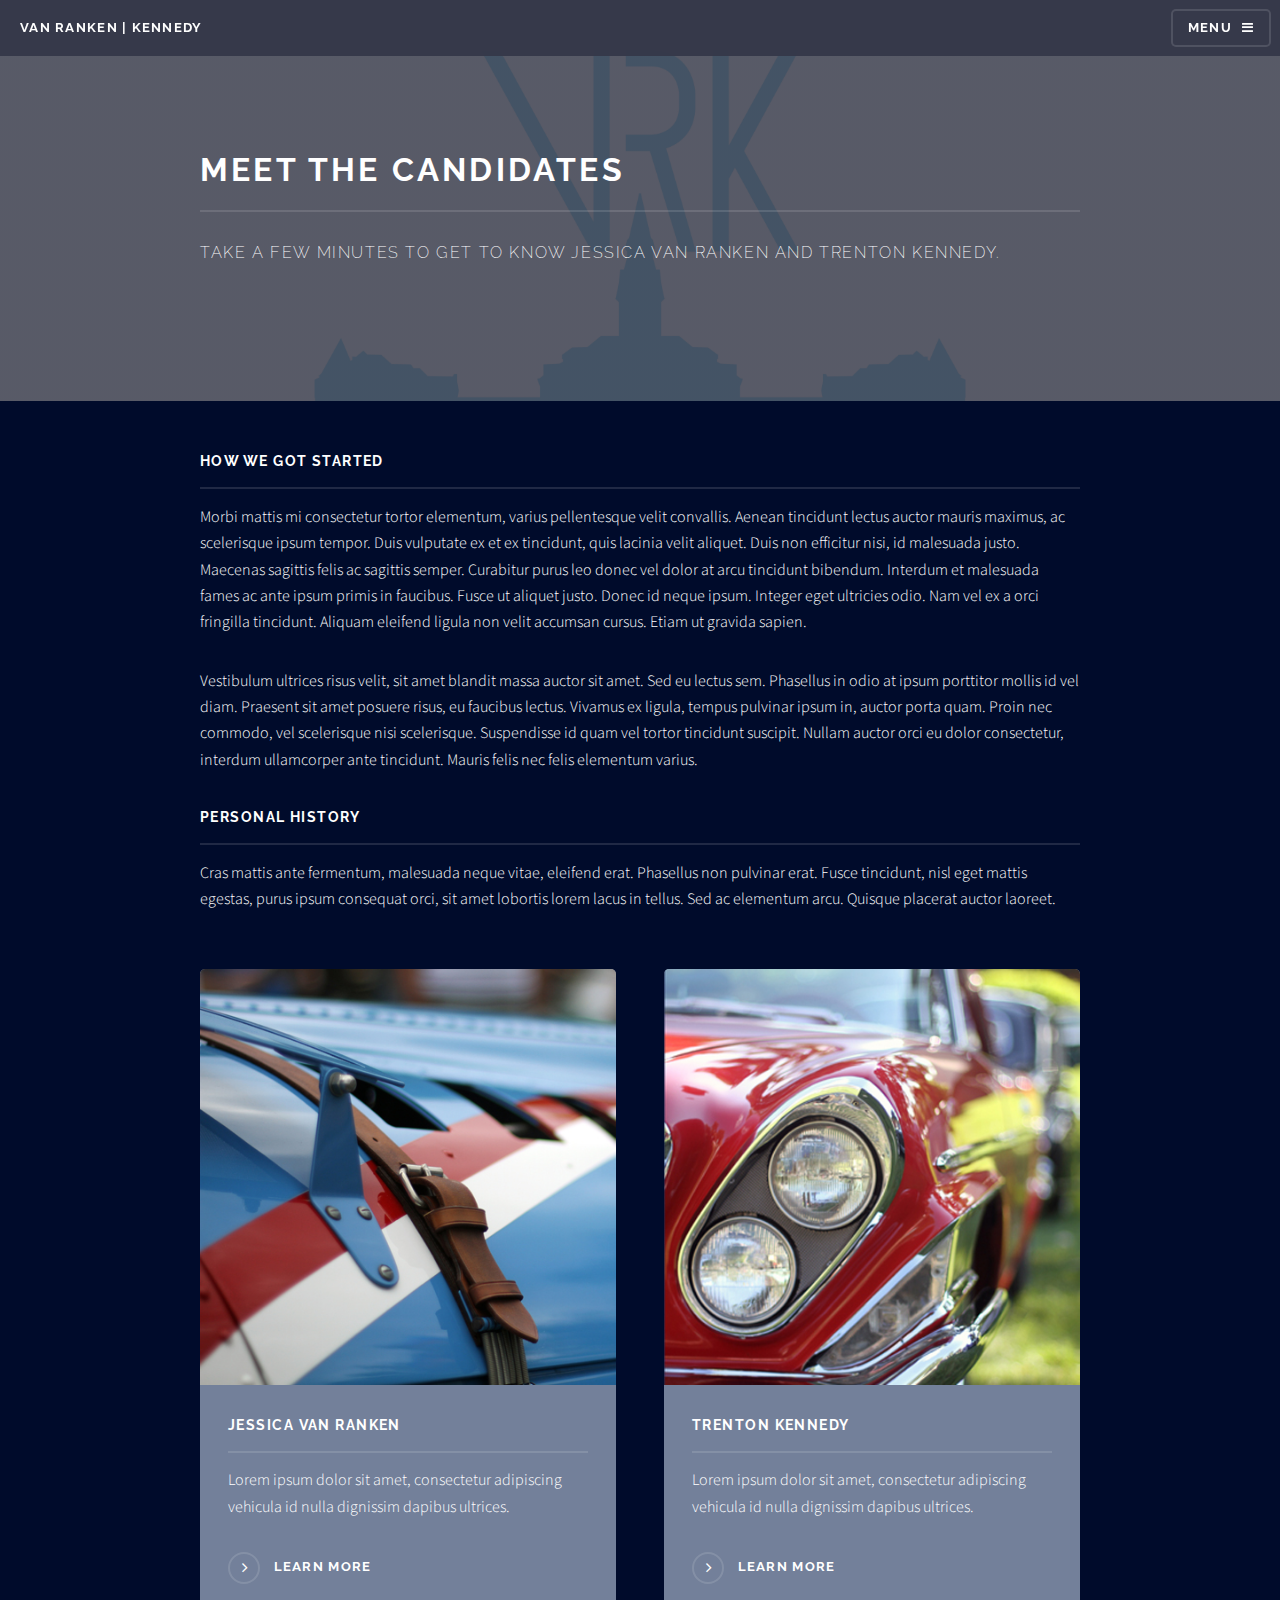
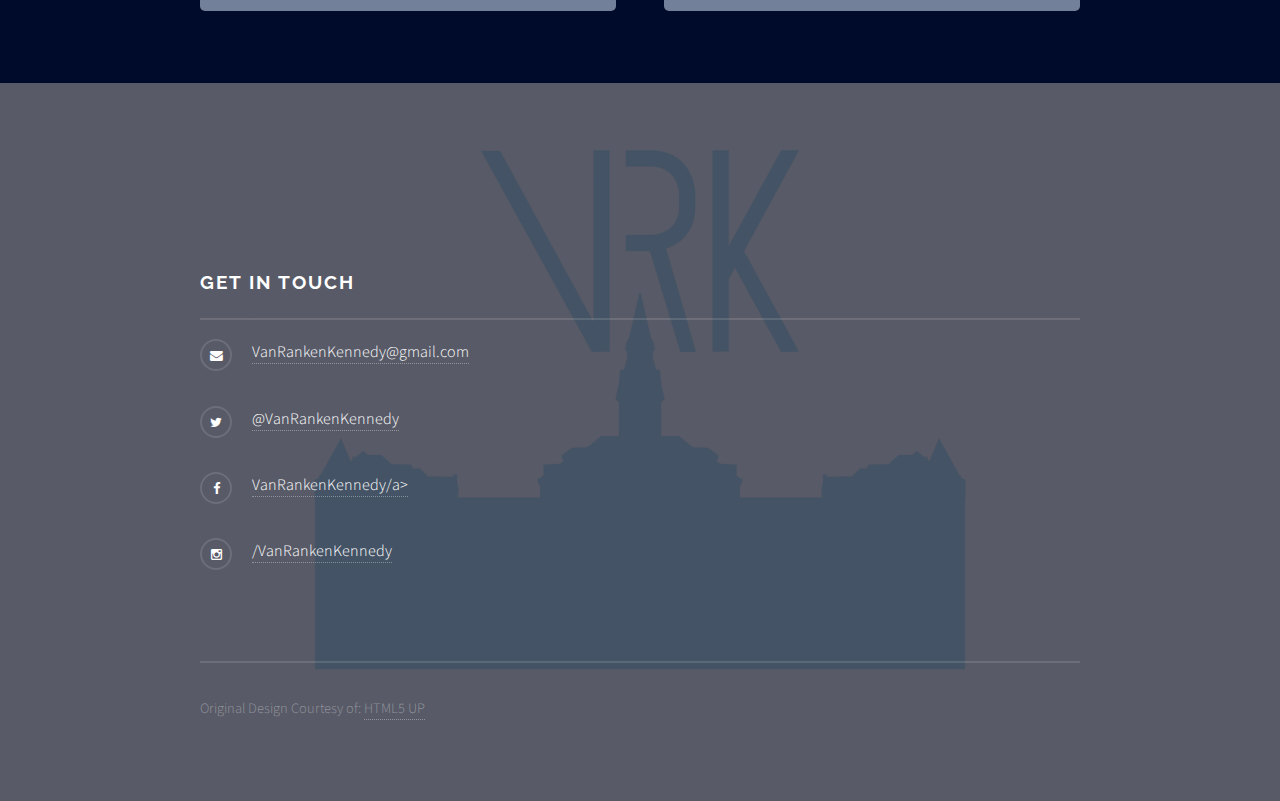
==== candidates.html @ 314ea258 "V 1.0" ====
<!DOCTYPE HTML>
<!--
	Solid State by HTML5 UP
	html5up.net | @n33co
	Free for personal and commercial use under the CCA 3.0 license (html5up.net/license)
-->
<html>
	<head>
		<title>Van Ranken | Kennedy</title>
		<meta charset="utf-8" />
		<meta name="viewport" content="width=device-width, initial-scale=1" />
		<!--[if lte IE 8]><script src="assets/js/ie/html5shiv.js"></script><![endif]-->
		<link rel="stylesheet" href="assets/css/main.css" />
		<!--[if lte IE 9]><link rel="stylesheet" href="assets/css/ie9.css" /><![endif]-->
		<!--[if lte IE 8]><link rel="stylesheet" href="assets/css/ie8.css" /><![endif]-->
	</head>
	<body>

		<!-- Page Wrapper -->
			<div id="page-wrapper">

				<!-- Header -->
					<header id="header">
						<h1><a href="home.html">Van Ranken | Kennedy</a></h1>
						<nav>
							<a href="#menu">Menu</a>
						</nav>
					</header>

				<!-- Menu -->
					<nav id="menu">
						<div class="inner">
							<h2>Menu</h2>
							<ul class="links">
								<li><a href="home.html">Home</a></li>
								<li><a href="candidates.html">Meet the Candidates</a></li>
								<li><a href="team.html">Meet the Team</a></li>
								<li><a href="health.html">Mental Health</a></li>
								<li><a href="diversity.html">Diversity</li>
								<li><a href="voting.html">Grassroots Voting Effort</a></li>
							</ul>
							<a href="#" class="close">Close</a>
						</div>
					</nav>

				<!-- Wrapper -->
					<section id="wrapper">
						<header>
							<div class="inner">
								<h2>Meet the Candidates</h2>
								<p>Take a few minutes to get to know Jessica Van Ranken and Trenton Kennedy.</p>
							</div>
						</header>

						<!-- Content -->
							<div class="wrapper">
								<div class="inner">

									<h3 class="major">How We Got Started</h3>
									<p>Morbi mattis mi consectetur tortor elementum, varius pellentesque velit convallis. Aenean tincidunt lectus auctor mauris maximus, ac scelerisque ipsum tempor. Duis vulputate ex et ex tincidunt, quis lacinia velit aliquet. Duis non efficitur nisi, id malesuada justo. Maecenas sagittis felis ac sagittis semper. Curabitur purus leo donec vel dolor at arcu tincidunt bibendum. Interdum et malesuada fames ac ante ipsum primis in faucibus. Fusce ut aliquet justo. Donec id neque ipsum. Integer eget ultricies odio. Nam vel ex a orci fringilla tincidunt. Aliquam eleifend ligula non velit accumsan cursus. Etiam ut gravida sapien.</p>

									<p>Vestibulum ultrices risus velit, sit amet blandit massa auctor sit amet. Sed eu lectus sem. Phasellus in odio at ipsum porttitor mollis id vel diam. Praesent sit amet posuere risus, eu faucibus lectus. Vivamus ex ligula, tempus pulvinar ipsum in, auctor porta quam. Proin nec commodo, vel scelerisque nisi scelerisque. Suspendisse id quam vel tortor tincidunt suscipit. Nullam auctor orci eu dolor consectetur, interdum ullamcorper ante tincidunt. Mauris felis nec felis elementum varius.</p>

									<h3 class="major">Personal History</h3>
									<p>Cras mattis ante fermentum, malesuada neque vitae, eleifend erat. Phasellus non pulvinar erat. Fusce tincidunt, nisl eget mattis egestas, purus ipsum consequat orci, sit amet lobortis lorem lacus in tellus. Sed ac elementum arcu. Quisque placerat auctor laoreet.</p>

									<section class="features">
										<article>
											<a href="#" class="image"><img src="images/A.jpg" alt="" /></a>
											<h3 class="major">Jessica Van Ranken</h3>
											<p>Lorem ipsum dolor sit amet, consectetur adipiscing vehicula id nulla dignissim dapibus ultrices.</p>
											<a href="jessica.html" class="special">Learn more</a>
										</article>
										<article>
											<a href="#" class="image"><img src="images/B.jpg" alt="" /></a>
											<h3 class="major">Trenton Kennedy</h3>
											<p>Lorem ipsum dolor sit amet, consectetur adipiscing vehicula id nulla dignissim dapibus ultrices.</p>
											<a href="trenton.html" class="special">Learn more</a>
										</article>
									</section>

								</div>
							</div>

					</section>

				<!-- Footer -->
					<section id="footer">
						<div class="inner">
							<h2 class="major">Get in touch</h2>
							<ul class="contact">
								<li class="fa-envelope"><a href="#">VanRankenKennedy@gmail.com</a></li>
								<li class="fa-twitter"><a href="#">@VanRankenKennedy</a></li>
								<li class="fa-facebook"><a href="#">VanRankenKennedy/a></li>
								<li class="fa-instagram"><a href="#">/VanRankenKennedy</a></li>
							</ul>
							<ul class="copyright">
								<li>Original Design Courtesy of: <a href="http://html5up.net">HTML5 UP</a></li>
							</ul>
						</div>
					</section>

			</div>

		<!-- Scripts -->
			<script src="assets/js/skel.min.js"></script>
			<script src="assets/js/jquery.min.js"></script>
			<script src="assets/js/jquery.scrollex.min.js"></script>
			<script src="assets/js/util.js"></script>
			<!--[if lte IE 8]><script src="assets/js/ie/respond.min.js"></script><![endif]-->
			<script src="assets/js/main.js"></script>

	</body>
</html>
---- assets/css/main.css ----
@import url(font-awesome.min.css);
@import url("https://fonts.googleapis.com/css?family=Raleway:200,700|Source+Sans+Pro:300,600,300italic,600italic");

/*
	Solid State by HTML5 UP
	html5up.net | @n33co
	Free for personal and commercial use under the CCA 3.0 license (html5up.net/license)
*/

/* Reset */

	html, body, div, span, applet, object, iframe, h1, h2, h3, h4, h5, h6, p, blockquote, pre, a, abbr, acronym, address, big, cite, code, del, dfn, em, img, ins, kbd, q, s, samp, small, strike, strong, sub, sup, tt, var, b, u, i, center, dl, dt, dd, ol, ul, li, fieldset, form, label, legend, table, caption, tbody, tfoot, thead, tr, th, td, article, aside, canvas, details, embed, figure, figcaption, footer, header, hgroup, menu, nav, output, ruby, section, summary, time, mark, audio, video {
		margin: 0;
		padding: 0;
		border: 0;
		font-size: 100%;
		font: inherit;
		vertical-align: baseline;
	}

	article, aside, details, figcaption, figure, footer, header, hgroup, menu, nav, section {
		display: block;
	}

	body {
		line-height: 1;
	}

	ol, ul {
		list-style: none;
	}

	blockquote, q {
		quotes: none;
	}

	blockquote:before, blockquote:after, q:before, q:after {
		content: '';
		content: none;
	}

	table {
		border-collapse: collapse;
		border-spacing: 0;
	}

	body {
		-webkit-text-size-adjust: none;
	}

/* Box Model */

	*, *:before, *:after {
		-moz-box-sizing: border-box;
		-webkit-box-sizing: border-box;
		box-sizing: border-box;
	}

/* Grid */

	.row {
		border-bottom: solid 1px transparent;
		-moz-box-sizing: border-box;
		-webkit-box-sizing: border-box;
		box-sizing: border-box;
	}

	.row > * {
		float: left;
		-moz-box-sizing: border-box;
		-webkit-box-sizing: border-box;
		box-sizing: border-box;
	}

	.row:after, .row:before {
		content: '';
		display: block;
		clear: both;
		height: 0;
	}

	.row.uniform > * > :first-child {
		margin-top: 0;
	}

	.row.uniform > * > :last-child {
		margin-bottom: 0;
	}

	.row.\30 \25 > * {
		padding: 0 0 0 0em;
	}

	.row.\30 \25 {
		margin: 0 0 -1px 0em;
	}

	.row.uniform.\30 \25 > * {
		padding: 0em 0 0 0em;
	}

	.row.uniform.\30 \25 {
		margin: 0em 0 -1px 0em;
	}

	.row > * {
		padding: 0 0 0 1.75em;
	}

	.row {
		margin: 0 0 -1px -1.75em;
	}

	.row.uniform > * {
		padding: 1.75em 0 0 1.75em;
	}

	.row.uniform {
		margin: -1.75em 0 -1px -1.75em;
	}

	.row.\32 00\25 > * {
		padding: 0 0 0 3.5em;
	}

	.row.\32 00\25 {
		margin: 0 0 -1px -3.5em;
	}

	.row.uniform.\32 00\25 > * {
		padding: 3.5em 0 0 3.5em;
	}

	.row.uniform.\32 00\25 {
		margin: -3.5em 0 -1px -3.5em;
	}

	.row.\31 50\25 > * {
		padding: 0 0 0 2.625em;
	}

	.row.\31 50\25 {
		margin: 0 0 -1px -2.625em;
	}

	.row.uniform.\31 50\25 > * {
		padding: 2.625em 0 0 2.625em;
	}

	.row.uniform.\31 50\25 {
		margin: -2.625em 0 -1px -2.625em;
	}

	.row.\35 0\25 > * {
		padding: 0 0 0 0.875em;
	}

	.row.\35 0\25 {
		margin: 0 0 -1px -0.875em;
	}

	.row.uniform.\35 0\25 > * {
		padding: 0.875em 0 0 0.875em;
	}

	.row.uniform.\35 0\25 {
		margin: -0.875em 0 -1px -0.875em;
	}

	.row.\32 5\25 > * {
		padding: 0 0 0 0.4375em;
	}

	.row.\32 5\25 {
		margin: 0 0 -1px -0.4375em;
	}

	.row.uniform.\32 5\25 > * {
		padding: 0.4375em 0 0 0.4375em;
	}

	.row.uniform.\32 5\25 {
		margin: -0.4375em 0 -1px -0.4375em;
	}

	.\31 2u, .\31 2u\24 {
		width: 100%;
		clear: none;
		margin-left: 0;
	}

	.\31 1u, .\31 1u\24 {
		width: 91.6666666667%;
		clear: none;
		margin-left: 0;
	}

	.\31 0u, .\31 0u\24 {
		width: 83.3333333333%;
		clear: none;
		margin-left: 0;
	}

	.\39 u, .\39 u\24 {
		width: 75%;
		clear: none;
		margin-left: 0;
	}

	.\38 u, .\38 u\24 {
		width: 66.6666666667%;
		clear: none;
		margin-left: 0;
	}

	.\37 u, .\37 u\24 {
		width: 58.3333333333%;
		clear: none;
		margin-left: 0;
	}

	.\36 u, .\36 u\24 {
		width: 50%;
		clear: none;
		margin-left: 0;
	}

	.\35 u, .\35 u\24 {
		width: 41.6666666667%;
		clear: none;
		margin-left: 0;
	}

	.\34 u, .\34 u\24 {
		width: 33.3333333333%;
		clear: none;
		margin-left: 0;
	}

	.\33 u, .\33 u\24 {
		width: 25%;
		clear: none;
		margin-left: 0;
	}

	.\32 u, .\32 u\24 {
		width: 16.6666666667%;
		clear: none;
		margin-left: 0;
	}

	.\31 u, .\31 u\24 {
		width: 8.3333333333%;
		clear: none;
		margin-left: 0;
	}

	.\31 2u\24 + *,
	.\31 1u\24 + *,
	.\31 0u\24 + *,
	.\39 u\24 + *,
	.\38 u\24 + *,
	.\37 u\24 + *,
	.\36 u\24 + *,
	.\35 u\24 + *,
	.\34 u\24 + *,
	.\33 u\24 + *,
	.\32 u\24 + *,
	.\31 u\24 + * {
		clear: left;
	}

	.\-11u {
		margin-left: 91.66667%;
	}

	.\-10u {
		margin-left: 83.33333%;
	}

	.\-9u {
		margin-left: 75%;
	}

	.\-8u {
		margin-left: 66.66667%;
	}

	.\-7u {
		margin-left: 58.33333%;
	}

	.\-6u {
		margin-left: 50%;
	}

	.\-5u {
		margin-left: 41.66667%;
	}

	.\-4u {
		margin-left: 33.33333%;
	}

	.\-3u {
		margin-left: 25%;
	}

	.\-2u {
		margin-left: 16.66667%;
	}

	.\-1u {
		margin-left: 8.33333%;
	}

	@media screen and (max-width: 1680px) {

		.row > * {
			padding: 0 0 0 1.75em;
		}

		.row {
			margin: 0 0 -1px -1.75em;
		}

		.row.uniform > * {
			padding: 1.75em 0 0 1.75em;
		}

		.row.uniform {
			margin: -1.75em 0 -1px -1.75em;
		}

		.row.\32 00\25 > * {
			padding: 0 0 0 3.5em;
		}

		.row.\32 00\25 {
			margin: 0 0 -1px -3.5em;
		}

		.row.uniform.\32 00\25 > * {
			padding: 3.5em 0 0 3.5em;
		}

		.row.uniform.\32 00\25 {
			margin: -3.5em 0 -1px -3.5em;
		}

		.row.\31 50\25 > * {
			padding: 0 0 0 2.625em;
		}

		.row.\31 50\25 {
			margin: 0 0 -1px -2.625em;
		}

		.row.uniform.\31 50\25 > * {
			padding: 2.625em 0 0 2.625em;
		}

		.row.uniform.\31 50\25 {
			margin: -2.625em 0 -1px -2.625em;
		}

		.row.\35 0\25 > * {
			padding: 0 0 0 0.875em;
		}

		.row.\35 0\25 {
			margin: 0 0 -1px -0.875em;
		}

		.row.uniform.\35 0\25 > * {
			padding: 0.875em 0 0 0.875em;
		}

		.row.uniform.\35 0\25 {
			margin: -0.875em 0 -1px -0.875em;
		}

		.row.\32 5\25 > * {
			padding: 0 0 0 0.4375em;
		}

		.row.\32 5\25 {
			margin: 0 0 -1px -0.4375em;
		}

		.row.uniform.\32 5\25 > * {
			padding: 0.4375em 0 0 0.4375em;
		}

		.row.uniform.\32 5\25 {
			margin: -0.4375em 0 -1px -0.4375em;
		}

		.\31 2u\28xlarge\29, .\31 2u\24\28xlarge\29 {
			width: 100%;
			clear: none;
			margin-left: 0;
		}

		.\31 1u\28xlarge\29, .\31 1u\24\28xlarge\29 {
			width: 91.6666666667%;
			clear: none;
			margin-left: 0;
		}

		.\31 0u\28xlarge\29, .\31 0u\24\28xlarge\29 {
			width: 83.3333333333%;
			clear: none;
			margin-left: 0;
		}

		.\39 u\28xlarge\29, .\39 u\24\28xlarge\29 {
			width: 75%;
			clear: none;
			margin-left: 0;
		}

		.\38 u\28xlarge\29, .\38 u\24\28xlarge\29 {
			width: 66.6666666667%;
			clear: none;
			margin-left: 0;
		}

		.\37 u\28xlarge\29, .\37 u\24\28xlarge\29 {
			width: 58.3333333333%;
			clear: none;
			margin-left: 0;
		}

		.\36 u\28xlarge\29, .\36 u\24\28xlarge\29 {
			width: 50%;
			clear: none;
			margin-left: 0;
		}

		.\35 u\28xlarge\29, .\35 u\24\28xlarge\29 {
			width: 41.6666666667%;
			clear: none;
			margin-left: 0;
		}

		.\34 u\28xlarge\29, .\34 u\24\28xlarge\29 {
			width: 33.3333333333%;
			clear: none;
			margin-left: 0;
		}

		.\33 u\28xlarge\29, .\33 u\24\28xlarge\29 {
			width: 25%;
			clear: none;
			margin-left: 0;
		}

		.\32 u\28xlarge\29, .\32 u\24\28xlarge\29 {
			width: 16.6666666667%;
			clear: none;
			margin-left: 0;
		}

		.\31 u\28xlarge\29, .\31 u\24\28xlarge\29 {
			width: 8.3333333333%;
			clear: none;
			margin-left: 0;
		}

		.\31 2u\24\28xlarge\29 + *,
		.\31 1u\24\28xlarge\29 + *,
		.\31 0u\24\28xlarge\29 + *,
		.\39 u\24\28xlarge\29 + *,
		.\38 u\24\28xlarge\29 + *,
		.\37 u\24\28xlarge\29 + *,
		.\36 u\24\28xlarge\29 + *,
		.\35 u\24\28xlarge\29 + *,
		.\34 u\24\28xlarge\29 + *,
		.\33 u\24\28xlarge\29 + *,
		.\32 u\24\28xlarge\29 + *,
		.\31 u\24\28xlarge\29 + * {
			clear: left;
		}

		.\-11u\28xlarge\29 {
			margin-left: 91.66667%;
		}

		.\-10u\28xlarge\29 {
			margin-left: 83.33333%;
		}

		.\-9u\28xlarge\29 {
			margin-left: 75%;
		}

		.\-8u\28xlarge\29 {
			margin-left: 66.66667%;
		}

		.\-7u\28xlarge\29 {
			margin-left: 58.33333%;
		}

		.\-6u\28xlarge\29 {
			margin-left: 50%;
		}

		.\-5u\28xlarge\29 {
			margin-left: 41.66667%;
		}

		.\-4u\28xlarge\29 {
			margin-left: 33.33333%;
		}

		.\-3u\28xlarge\29 {
			margin-left: 25%;
		}

		.\-2u\28xlarge\29 {
			margin-left: 16.66667%;
		}

		.\-1u\28xlarge\29 {
			margin-left: 8.33333%;
		}

	}

	@media screen and (max-width: 1280px) {

		.row > * {
			padding: 0 0 0 1.75em;
		}

		.row {
			margin: 0 0 -1px -1.75em;
		}

		.row.uniform > * {
			padding: 1.75em 0 0 1.75em;
		}

		.row.uniform {
			margin: -1.75em 0 -1px -1.75em;
		}

		.row.\32 00\25 > * {
			padding: 0 0 0 3.5em;
		}

		.row.\32 00\25 {
			margin: 0 0 -1px -3.5em;
		}

		.row.uniform.\32 00\25 > * {
			padding: 3.5em 0 0 3.5em;
		}

		.row.uniform.\32 00\25 {
			margin: -3.5em 0 -1px -3.5em;
		}

		.row.\31 50\25 > * {
			padding: 0 0 0 2.625em;
		}

		.row.\31 50\25 {
			margin: 0 0 -1px -2.625em;
		}

		.row.uniform.\31 50\25 > * {
			padding: 2.625em 0 0 2.625em;
		}

		.row.uniform.\31 50\25 {
			margin: -2.625em 0 -1px -2.625em;
		}

		.row.\35 0\25 > * {
			padding: 0 0 0 0.875em;
		}

		.row.\35 0\25 {
			margin: 0 0 -1px -0.875em;
		}

		.row.uniform.\35 0\25 > * {
			padding: 0.875em 0 0 0.875em;
		}

		.row.uniform.\35 0\25 {
			margin: -0.875em 0 -1px -0.875em;
		}

		.row.\32 5\25 > * {
			padding: 0 0 0 0.4375em;
		}

		.row.\32 5\25 {
			margin: 0 0 -1px -0.4375em;
		}

		.row.uniform.\32 5\25 > * {
			padding: 0.4375em 0 0 0.4375em;
		}

		.row.uniform.\32 5\25 {
			margin: -0.4375em 0 -1px -0.4375em;
		}

		.\31 2u\28large\29, .\31 2u\24\28large\29 {
			width: 100%;
			clear: none;
			margin-left: 0;
		}

		.\31 1u\28large\29, .\31 1u\24\28large\29 {
			width: 91.6666666667%;
			clear: none;
			margin-left: 0;
		}

		.\31 0u\28large\29, .\31 0u\24\28large\29 {
			width: 83.3333333333%;
			clear: none;
			margin-left: 0;
		}

		.\39 u\28large\29, .\39 u\24\28large\29 {
			width: 75%;
			clear: none;
			margin-left: 0;
		}

		.\38 u\28large\29, .\38 u\24\28large\29 {
			width: 66.6666666667%;
			clear: none;
			margin-left: 0;
		}

		.\37 u\28large\29, .\37 u\24\28large\29 {
			width: 58.3333333333%;
			clear: none;
			margin-left: 0;
		}

		.\36 u\28large\29, .\36 u\24\28large\29 {
			width: 50%;
			clear: none;
			margin-left: 0;
		}

		.\35 u\28large\29, .\35 u\24\28large\29 {
			width: 41.6666666667%;
			clear: none;
			margin-left: 0;
		}

		.\34 u\28large\29, .\34 u\24\28large\29 {
			width: 33.3333333333%;
			clear: none;
			margin-left: 0;
		}

		.\33 u\28large\29, .\33 u\24\28large\29 {
			width: 25%;
			clear: none;
			margin-left: 0;
		}

		.\32 u\28large\29, .\32 u\24\28large\29 {
			width: 16.6666666667%;
			clear: none;
			margin-left: 0;
		}

		.\31 u\28large\29, .\31 u\24\28large\29 {
			width: 8.3333333333%;
			clear: none;
			margin-left: 0;
		}

		.\31 2u\24\28large\29 + *,
		.\31 1u\24\28large\29 + *,
		.\31 0u\24\28large\29 + *,
		.\39 u\24\28large\29 + *,
		.\38 u\24\28large\29 + *,
		.\37 u\24\28large\29 + *,
		.\36 u\24\28large\29 + *,
		.\35 u\24\28large\29 + *,
		.\34 u\24\28large\29 + *,
		.\33 u\24\28large\29 + *,
		.\32 u\24\28large\29 + *,
		.\31 u\24\28large\29 + * {
			clear: left;
		}

		.\-11u\28large\29 {
			margin-left: 91.66667%;
		}

		.\-10u\28large\29 {
			margin-left: 83.33333%;
		}

		.\-9u\28large\29 {
			margin-left: 75%;
		}

		.\-8u\28large\29 {
			margin-left: 66.66667%;
		}

		.\-7u\28large\29 {
			margin-left: 58.33333%;
		}

		.\-6u\28large\29 {
			margin-left: 50%;
		}

		.\-5u\28large\29 {
			margin-left: 41.66667%;
		}

		.\-4u\28large\29 {
			margin-left: 33.33333%;
		}

		.\-3u\28large\29 {
			margin-left: 25%;
		}

		.\-2u\28large\29 {
			margin-left: 16.66667%;
		}

		.\-1u\28large\29 {
			margin-left: 8.33333%;
		}

	}

	@media screen and (max-width: 980px) {

		.row > * {
			padding: 0 0 0 1.75em;
		}

		.row {
			margin: 0 0 -1px -1.75em;
		}

		.row.uniform > * {
			padding: 1.75em 0 0 1.75em;
		}

		.row.uniform {
			margin: -1.75em 0 -1px -1.75em;
		}

		.row.\32 00\25 > * {
			padding: 0 0 0 3.5em;
		}

		.row.\32 00\25 {
			margin: 0 0 -1px -3.5em;
		}

		.row.uniform.\32 00\25 > * {
			padding: 3.5em 0 0 3.5em;
		}

		.row.uniform.\32 00\25 {
			margin: -3.5em 0 -1px -3.5em;
		}

		.row.\31 50\25 > * {
			padding: 0 0 0 2.625em;
		}

		.row.\31 50\25 {
			margin: 0 0 -1px -2.625em;
		}

		.row.uniform.\31 50\25 > * {
			padding: 2.625em 0 0 2.625em;
		}

		.row.uniform.\31 50\25 {
			margin: -2.625em 0 -1px -2.625em;
		}

		.row.\35 0\25 > * {
			padding: 0 0 0 0.875em;
		}

		.row.\35 0\25 {
			margin: 0 0 -1px -0.875em;
		}

		.row.uniform.\35 0\25 > * {
			padding: 0.875em 0 0 0.875em;
		}

		.row.uniform.\35 0\25 {
			margin: -0.875em 0 -1px -0.875em;
		}

		.row.\32 5\25 > * {
			padding: 0 0 0 0.4375em;
		}

		.row.\32 5\25 {
			margin: 0 0 -1px -0.4375em;
		}

		.row.uniform.\32 5\25 > * {
			padding: 0.4375em 0 0 0.4375em;
		}

		.row.uniform.\32 5\25 {
			margin: -0.4375em 0 -1px -0.4375em;
		}

		.\31 2u\28medium\29, .\31 2u\24\28medium\29 {
			width: 100%;
			clear: none;
			margin-left: 0;
		}

		.\31 1u\28medium\29, .\31 1u\24\28medium\29 {
			width: 91.6666666667%;
			clear: none;
			margin-left: 0;
		}

		.\31 0u\28medium\29, .\31 0u\24\28medium\29 {
			width: 83.3333333333%;
			clear: none;
			margin-left: 0;
		}

		.\39 u\28medium\29, .\39 u\24\28medium\29 {
			width: 75%;
			clear: none;
			margin-left: 0;
		}

		.\38 u\28medium\29, .\38 u\24\28medium\29 {
			width: 66.6666666667%;
			clear: none;
			margin-left: 0;
		}

		.\37 u\28medium\29, .\37 u\24\28medium\29 {
			width: 58.3333333333%;
			clear: none;
			margin-left: 0;
		}

		.\36 u\28medium\29, .\36 u\24\28medium\29 {
			width: 50%;
			clear: none;
			margin-left: 0;
		}

		.\35 u\28medium\29, .\35 u\24\28medium\29 {
			width: 41.6666666667%;
			clear: none;
			margin-left: 0;
		}

		.\34 u\28medium\29, .\34 u\24\28medium\29 {
			width: 33.3333333333%;
			clear: none;
			margin-left: 0;
		}

		.\33 u\28medium\29, .\33 u\24\28medium\29 {
			width: 25%;
			clear: none;
			margin-left: 0;
		}

		.\32 u\28medium\29, .\32 u\24\28medium\29 {
			width: 16.6666666667%;
			clear: none;
			margin-left: 0;
		}

		.\31 u\28medium\29, .\31 u\24\28medium\29 {
			width: 8.3333333333%;
			clear: none;
			margin-left: 0;
		}

		.\31 2u\24\28medium\29 + *,
		.\31 1u\24\28medium\29 + *,
		.\31 0u\24\28medium\29 + *,
		.\39 u\24\28medium\29 + *,
		.\38 u\24\28medium\29 + *,
		.\37 u\24\28medium\29 + *,
		.\36 u\24\28medium\29 + *,
		.\35 u\24\28medium\29 + *,
		.\34 u\24\28medium\29 + *,
		.\33 u\24\28medium\29 + *,
		.\32 u\24\28medium\29 + *,
		.\31 u\24\28medium\29 + * {
			clear: left;
		}

		.\-11u\28medium\29 {
			margin-left: 91.66667%;
		}

		.\-10u\28medium\29 {
			margin-left: 83.33333%;
		}

		.\-9u\28medium\29 {
			margin-left: 75%;
		}

		.\-8u\28medium\29 {
			margin-left: 66.66667%;
		}

		.\-7u\28medium\29 {
			margin-left: 58.33333%;
		}

		.\-6u\28medium\29 {
			margin-left: 50%;
		}

		.\-5u\28medium\29 {
			margin-left: 41.66667%;
		}

		.\-4u\28medium\29 {
			margin-left: 33.33333%;
		}

		.\-3u\28medium\29 {
			margin-left: 25%;
		}

		.\-2u\28medium\29 {
			margin-left: 16.66667%;
		}

		.\-1u\28medium\29 {
			margin-left: 8.33333%;
		}

	}

	@media screen and (max-width: 736px) {

		.row > * {
			padding: 0 0 0 1.25em;
		}

		.row {
			margin: 0 0 -1px -1.25em;
		}

		.row.uniform > * {
			padding: 1.25em 0 0 1.25em;
		}

		.row.uniform {
			margin: -1.25em 0 -1px -1.25em;
		}

		.row.\32 00\25 > * {
			padding: 0 0 0 2.5em;
		}

		.row.\32 00\25 {
			margin: 0 0 -1px -2.5em;
		}

		.row.uniform.\32 00\25 > * {
			padding: 2.5em 0 0 2.5em;
		}

		.row.uniform.\32 00\25 {
			margin: -2.5em 0 -1px -2.5em;
		}

		.row.\31 50\25 > * {
			padding: 0 0 0 1.875em;
		}

		.row.\31 50\25 {
			margin: 0 0 -1px -1.875em;
		}

		.row.uniform.\31 50\25 > * {
			padding: 1.875em 0 0 1.875em;
		}

		.row.uniform.\31 50\25 {
			margin: -1.875em 0 -1px -1.875em;
		}

		.row.\35 0\25 > * {
			padding: 0 0 0 0.625em;
		}

		.row.\35 0\25 {
			margin: 0 0 -1px -0.625em;
		}

		.row.uniform.\35 0\25 > * {
			padding: 0.625em 0 0 0.625em;
		}

		.row.uniform.\35 0\25 {
			margin: -0.625em 0 -1px -0.625em;
		}

		.row.\32 5\25 > * {
			padding: 0 0 0 0.3125em;
		}

		.row.\32 5\25 {
			margin: 0 0 -1px -0.3125em;
		}

		.row.uniform.\32 5\25 > * {
			padding: 0.3125em 0 0 0.3125em;
		}

		.row.uniform.\32 5\25 {
			margin: -0.3125em 0 -1px -0.3125em;
		}

		.\31 2u\28small\29, .\31 2u\24\28small\29 {
			width: 100%;
			clear: none;
			margin-left: 0;
		}

		.\31 1u\28small\29, .\31 1u\24\28small\29 {
			width: 91.6666666667%;
			clear: none;
			margin-left: 0;
		}

		.\31 0u\28small\29, .\31 0u\24\28small\29 {
			width: 83.3333333333%;
			clear: none;
			margin-left: 0;
		}

		.\39 u\28small\29, .\39 u\24\28small\29 {
			width: 75%;
			clear: none;
			margin-left: 0;
		}

		.\38 u\28small\29, .\38 u\24\28small\29 {
			width: 66.6666666667%;
			clear: none;
			margin-left: 0;
		}

		.\37 u\28small\29, .\37 u\24\28small\29 {
			width: 58.3333333333%;
			clear: none;
			margin-left: 0;
		}

		.\36 u\28small\29, .\36 u\24\28small\29 {
			width: 50%;
			clear: none;
			margin-left: 0;
		}

		.\35 u\28small\29, .\35 u\24\28small\29 {
			width: 41.6666666667%;
			clear: none;
			margin-left: 0;
		}

		.\34 u\28small\29, .\34 u\24\28small\29 {
			width: 33.3333333333%;
			clear: none;
			margin-left: 0;
		}

		.\33 u\28small\29, .\33 u\24\28small\29 {
			width: 25%;
			clear: none;
			margin-left: 0;
		}

		.\32 u\28small\29, .\32 u\24\28small\29 {
			width: 16.6666666667%;
			clear: none;
			margin-left: 0;
		}

		.\31 u\28small\29, .\31 u\24\28small\29 {
			width: 8.3333333333%;
			clear: none;
			margin-left: 0;
		}

		.\31 2u\24\28small\29 + *,
		.\31 1u\24\28small\29 + *,
		.\31 0u\24\28small\29 + *,
		.\39 u\24\28small\29 + *,
		.\38 u\24\28small\29 + *,
		.\37 u\24\28small\29 + *,
		.\36 u\24\28small\29 + *,
		.\35 u\24\28small\29 + *,
		.\34 u\24\28small\29 + *,
		.\33 u\24\28small\29 + *,
		.\32 u\24\28small\29 + *,
		.\31 u\24\28small\29 + * {
			clear: left;
		}

		.\-11u\28small\29 {
			margin-left: 91.66667%;
		}

		.\-10u\28small\29 {
			margin-left: 83.33333%;
		}

		.\-9u\28small\29 {
			margin-left: 75%;
		}

		.\-8u\28small\29 {
			margin-left: 66.66667%;
		}

		.\-7u\28small\29 {
			margin-left: 58.33333%;
		}

		.\-6u\28small\29 {
			margin-left: 50%;
		}

		.\-5u\28small\29 {
			margin-left: 41.66667%;
		}

		.\-4u\28small\29 {
			margin-left: 33.33333%;
		}

		.\-3u\28small\29 {
			margin-left: 25%;
		}

		.\-2u\28small\29 {
			margin-left: 16.66667%;
		}

		.\-1u\28small\29 {
			margin-left: 8.33333%;
		}

	}

	@media screen and (max-width: 640px) {

		.row > * {
			padding: 0 0 0 1.25em;
		}

		.row {
			margin: 0 0 -1px -1.25em;
		}

		.row.uniform > * {
			padding: 1.25em 0 0 1.25em;
		}

		.row.uniform {
			margin: -1.25em 0 -1px -1.25em;
		}

		.row.\32 00\25 > * {
			padding: 0 0 0 2.5em;
		}

		.row.\32 00\25 {
			margin: 0 0 -1px -2.5em;
		}

		.row.uniform.\32 00\25 > * {
			padding: 2.5em 0 0 2.5em;
		}

		.row.uniform.\32 00\25 {
			margin: -2.5em 0 -1px -2.5em;
		}

		.row.\31 50\25 > * {
			padding: 0 0 0 1.875em;
		}

		.row.\31 50\25 {
			margin: 0 0 -1px -1.875em;
		}

		.row.uniform.\31 50\25 > * {
			padding: 1.875em 0 0 1.875em;
		}

		.row.uniform.\31 50\25 {
			margin: -1.875em 0 -1px -1.875em;
		}

		.row.\35 0\25 > * {
			padding: 0 0 0 0.625em;
		}

		.row.\35 0\25 {
			margin: 0 0 -1px -0.625em;
		}

		.row.uniform.\35 0\25 > * {
			padding: 0.625em 0 0 0.625em;
		}

		.row.uniform.\35 0\25 {
			margin: -0.625em 0 -1px -0.625em;
		}

		.row.\32 5\25 > * {
			padding: 0 0 0 0.3125em;
		}

		.row.\32 5\25 {
			margin: 0 0 -1px -0.3125em;
		}

		.row.uniform.\32 5\25 > * {
			padding: 0.3125em 0 0 0.3125em;
		}

		.row.uniform.\32 5\25 {
			margin: -0.3125em 0 -1px -0.3125em;
		}

		.\31 2u\28xsmall\29, .\31 2u\24\28xsmall\29 {
			width: 100%;
			clear: none;
			margin-left: 0;
		}

		.\31 1u\28xsmall\29, .\31 1u\24\28xsmall\29 {
			width: 91.6666666667%;
			clear: none;
			margin-left: 0;
		}

		.\31 0u\28xsmall\29, .\31 0u\24\28xsmall\29 {
			width: 83.3333333333%;
			clear: none;
			margin-left: 0;
		}

		.\39 u\28xsmall\29, .\39 u\24\28xsmall\29 {
			width: 75%;
			clear: none;
			margin-left: 0;
		}

		.\38 u\28xsmall\29, .\38 u\24\28xsmall\29 {
			width: 66.6666666667%;
			clear: none;
			margin-left: 0;
		}

		.\37 u\28xsmall\29, .\37 u\24\28xsmall\29 {
			width: 58.3333333333%;
			clear: none;
			margin-left: 0;
		}

		.\36 u\28xsmall\29, .\36 u\24\28xsmall\29 {
			width: 50%;
			clear: none;
			margin-left: 0;
		}

		.\35 u\28xsmall\29, .\35 u\24\28xsmall\29 {
			width: 41.6666666667%;
			clear: none;
			margin-left: 0;
		}

		.\34 u\28xsmall\29, .\34 u\24\28xsmall\29 {
			width: 33.3333333333%;
			clear: none;
			margin-left: 0;
		}

		.\33 u\28xsmall\29, .\33 u\24\28xsmall\29 {
			width: 25%;
			clear: none;
			margin-left: 0;
		}

		.\32 u\28xsmall\29, .\32 u\24\28xsmall\29 {
			width: 16.6666666667%;
			clear: none;
			margin-left: 0;
		}

		.\31 u\28xsmall\29, .\31 u\24\28xsmall\29 {
			width: 8.3333333333%;
			clear: none;
			margin-left: 0;
		}

		.\31 2u\24\28xsmall\29 + *,
		.\31 1u\24\28xsmall\29 + *,
		.\31 0u\24\28xsmall\29 + *,
		.\39 u\24\28xsmall\29 + *,
		.\38 u\24\28xsmall\29 + *,
		.\37 u\24\28xsmall\29 + *,
		.\36 u\24\28xsmall\29 + *,
		.\35 u\24\28xsmall\29 + *,
		.\34 u\24\28xsmall\29 + *,
		.\33 u\24\28xsmall\29 + *,
		.\32 u\24\28xsmall\29 + *,
		.\31 u\24\28xsmall\29 + * {
			clear: left;
		}

		.\-11u\28xsmall\29 {
			margin-left: 91.66667%;
		}

		.\-10u\28xsmall\29 {
			margin-left: 83.33333%;
		}

		.\-9u\28xsmall\29 {
			margin-left: 75%;
		}

		.\-8u\28xsmall\29 {
			margin-left: 66.66667%;
		}

		.\-7u\28xsmall\29 {
			margin-left: 58.33333%;
		}

		.\-6u\28xsmall\29 {
			margin-left: 50%;
		}

		.\-5u\28xsmall\29 {
			margin-left: 41.66667%;
		}

		.\-4u\28xsmall\29 {
			margin-left: 33.33333%;
		}

		.\-3u\28xsmall\29 {
			margin-left: 25%;
		}

		.\-2u\28xsmall\29 {
			margin-left: 16.66667%;
		}

		.\-1u\28xsmall\29 {
			margin-left: 8.33333%;
		}

	}

	@media screen and (max-width: 360px) {

		.row > * {
			padding: 0 0 0 1.25em;
		}

		.row {
			margin: 0 0 -1px -1.25em;
		}

		.row.uniform > * {
			padding: 1.25em 0 0 1.25em;
		}

		.row.uniform {
			margin: -1.25em 0 -1px -1.25em;
		}

		.row.\32 00\25 > * {
			padding: 0 0 0 2.5em;
		}

		.row.\32 00\25 {
			margin: 0 0 -1px -2.5em;
		}

		.row.uniform.\32 00\25 > * {
			padding: 2.5em 0 0 2.5em;
		}

		.row.uniform.\32 00\25 {
			margin: -2.5em 0 -1px -2.5em;
		}

		.row.\31 50\25 > * {
			padding: 0 0 0 1.875em;
		}

		.row.\31 50\25 {
			margin: 0 0 -1px -1.875em;
		}

		.row.uniform.\31 50\25 > * {
			padding: 1.875em 0 0 1.875em;
		}

		.row.uniform.\31 50\25 {
			margin: -1.875em 0 -1px -1.875em;
		}

		.row.\35 0\25 > * {
			padding: 0 0 0 0.625em;
		}

		.row.\35 0\25 {
			margin: 0 0 -1px -0.625em;
		}

		.row.uniform.\35 0\25 > * {
			padding: 0.625em 0 0 0.625em;
		}

		.row.uniform.\35 0\25 {
			margin: -0.625em 0 -1px -0.625em;
		}

		.row.\32 5\25 > * {
			padding: 0 0 0 0.3125em;
		}

		.row.\32 5\25 {
			margin: 0 0 -1px -0.3125em;
		}

		.row.uniform.\32 5\25 > * {
			padding: 0.3125em 0 0 0.3125em;
		}

		.row.uniform.\32 5\25 {
			margin: -0.3125em 0 -1px -0.3125em;
		}

		.\31 2u\28xxsmall\29, .\31 2u\24\28xxsmall\29 {
			width: 100%;
			clear: none;
			margin-left: 0;
		}

		.\31 1u\28xxsmall\29, .\31 1u\24\28xxsmall\29 {
			width: 91.6666666667%;
			clear: none;
			margin-left: 0;
		}

		.\31 0u\28xxsmall\29, .\31 0u\24\28xxsmall\29 {
			width: 83.3333333333%;
			clear: none;
			margin-left: 0;
		}

		.\39 u\28xxsmall\29, .\39 u\24\28xxsmall\29 {
			width: 75%;
			clear: none;
			margin-left: 0;
		}

		.\38 u\28xxsmall\29, .\38 u\24\28xxsmall\29 {
			width: 66.6666666667%;
			clear: none;
			margin-left: 0;
		}

		.\37 u\28xxsmall\29, .\37 u\24\28xxsmall\29 {
			width: 58.3333333333%;
			clear: none;
			margin-left: 0;
		}

		.\36 u\28xxsmall\29, .\36 u\24\28xxsmall\29 {
			width: 50%;
			clear: none;
			margin-left: 0;
		}

		.\35 u\28xxsmall\29, .\35 u\24\28xxsmall\29 {
			width: 41.6666666667%;
			clear: none;
			margin-left: 0;
		}

		.\34 u\28xxsmall\29, .\34 u\24\28xxsmall\29 {
			width: 33.3333333333%;
			clear: none;
			margin-left: 0;
		}

		.\33 u\28xxsmall\29, .\33 u\24\28xxsmall\29 {
			width: 25%;
			clear: none;
			margin-left: 0;
		}

		.\32 u\28xxsmall\29, .\32 u\24\28xxsmall\29 {
			width: 16.6666666667%;
			clear: none;
			margin-left: 0;
		}

		.\31 u\28xxsmall\29, .\31 u\24\28xxsmall\29 {
			width: 8.3333333333%;
			clear: none;
			margin-left: 0;
		}

		.\31 2u\24\28xxsmall\29 + *,
		.\31 1u\24\28xxsmall\29 + *,
		.\31 0u\24\28xxsmall\29 + *,
		.\39 u\24\28xxsmall\29 + *,
		.\38 u\24\28xxsmall\29 + *,
		.\37 u\24\28xxsmall\29 + *,
		.\36 u\24\28xxsmall\29 + *,
		.\35 u\24\28xxsmall\29 + *,
		.\34 u\24\28xxsmall\29 + *,
		.\33 u\24\28xxsmall\29 + *,
		.\32 u\24\28xxsmall\29 + *,
		.\31 u\24\28xxsmall\29 + * {
			clear: left;
		}

		.\-11u\28xxsmall\29 {
			margin-left: 91.66667%;
		}

		.\-10u\28xxsmall\29 {
			margin-left: 83.33333%;
		}

		.\-9u\28xxsmall\29 {
			margin-left: 75%;
		}

		.\-8u\28xxsmall\29 {
			margin-left: 66.66667%;
		}

		.\-7u\28xxsmall\29 {
			margin-left: 58.33333%;
		}

		.\-6u\28xxsmall\29 {
			margin-left: 50%;
		}

		.\-5u\28xxsmall\29 {
			margin-left: 41.66667%;
		}

		.\-4u\28xxsmall\29 {
			margin-left: 33.33333%;
		}

		.\-3u\28xxsmall\29 {
			margin-left: 25%;
		}

		.\-2u\28xxsmall\29 {
			margin-left: 16.66667%;
		}

		.\-1u\28xxsmall\29 {
			margin-left: 8.33333%;
		}

	}

/* Basic */

	@-ms-viewport {
		width: device-width;
	}

	body {
		-ms-overflow-style: scrollbar;
	}

	@media screen and (max-width: 640px) {

		html, body {
			min-width: 320px;
		}

	}

	body {
		background-color: #2e3141;
		background-image: linear-gradient(to top, rgba(46, 49, 65, 0.8), rgba(46, 49, 65, 0.8)), url("../../images/bg.jpg");
		background-size: auto, cover;
		background-attachment: fixed, fixed;
		background-position: center, center;
	}

		body.is-loading *, body.is-loading *:before, body.is-loading *:after {
			-moz-animation: none !important;
			-webkit-animation: none !important;
			-ms-animation: none !important;
			animation: none !important;
			-moz-transition: none !important;
			-webkit-transition: none !important;
			-ms-transition: none !important;
			transition: none !important;
		}

/* Type */

	body, input, select, textarea {
		color: #ffffff;
		font-family: "Source Sans Pro", Helvetica, sans-serif;
		font-size: 16.5pt;
		font-weight: 300;
		line-height: 1.65;
	}

		@media screen and (max-width: 1680px) {

			body, input, select, textarea {
				font-size: 13pt;
			}

		}

		@media screen and (max-width: 1280px) {

			body, input, select, textarea {
				font-size: 12pt;
			}

		}

		@media screen and (max-width: 980px) {

			body, input, select, textarea {
				font-size: 12pt;
			}

		}

		@media screen and (max-width: 736px) {

			body, input, select, textarea {
				font-size: 12pt;
			}

		}

		@media screen and (max-width: 640px) {

			body, input, select, textarea {
				font-size: 12pt;
			}

		}

	a {
		-moz-transition: color 0.2s ease-in-out, border-bottom-color 0.2s ease-in-out;
		-webkit-transition: color 0.2s ease-in-out, border-bottom-color 0.2s ease-in-out;
		-ms-transition: color 0.2s ease-in-out, border-bottom-color 0.2s ease-in-out;
		transition: color 0.2s ease-in-out, border-bottom-color 0.2s ease-in-out;
		border-bottom: dotted 1px rgba(255, 255, 255, 0.35);
		color: #ffffff;
		text-decoration: none;
	}

		a:hover {
			border-bottom-color: transparent;
			color: #ffffff !important;
		}

		a.special:not(.button) {
			text-decoration: none;
			border-bottom: 0;
			display: block;
			font-family: Raleway, Helvetica, sans-serif;
			font-size: 0.8em;
			font-weight: 700;
			letter-spacing: 0.1em;
			margin: 0 0 2em 0;
			text-transform: uppercase;
		}

			a.special:not(.button):before {
				-moz-osx-font-smoothing: grayscale;
				-webkit-font-smoothing: antialiased;
				font-family: FontAwesome;
				font-style: normal;
				font-weight: normal;
				text-transform: none !important;
			}

			a.special:not(.button):before {
				-moz-transition: background-color 0.2s ease-in-out;
				-webkit-transition: background-color 0.2s ease-in-out;
				-ms-transition: background-color 0.2s ease-in-out;
				transition: background-color 0.2s ease-in-out;
				border-radius: 100%;
				border: solid 2px rgba(255, 255, 255, 0.125);
				content: '\f105';
				display: inline-block;
				font-size: 1.25em;
				height: 2em;
				line-height: 1.65em;
				margin-right: 0.85em;
				text-align: center;
				text-indent: 0.15em;
				vertical-align: middle;
				width: 2em;
			}

			a.special:not(.button):hover:before {
				background-color: rgba(255, 255, 255, 0.025);
			}

			a.special:not(.button):active:before {
				background-color: rgba(255, 255, 255, 0.075);
			}

	strong, b {
		color: #ffffff;
		font-weight: 600;
	}

	em, i {
		font-style: italic;
	}

	p {
		margin: 0 0 2em 0;
	}

	h1, h2, h3, h4, h5, h6 {
		color: #ffffff;
		font-family: Raleway, Helvetica, sans-serif;
		font-weight: 700;
		letter-spacing: 0.1em;
		margin: 0 0 1em 0;
		text-transform: uppercase;
	}

		h1 a, h2 a, h3 a, h4 a, h5 a, h6 a {
			color: inherit;
			text-decoration: none;
		}

		h1 span, h2 span, h3 span, h4 span, h5 span, h6 span {
			font-weight: 200;
		}

		h1.major, h2.major, h3.major, h4.major, h5.major, h6.major {
			padding-bottom: 1em;
			border-bottom: solid 2px rgba(255, 255, 255, 0.125);
		}

	h2 {
		font-size: 1.2em;
	}

	h3 {
		font-size: 0.9em;
	}

	h4 {
		font-size: 0.7em;
	}

	h5 {
		font-size: 0.7em;
	}

	h6 {
		font-size: 0.7em;
	}

	@media screen and (max-width: 736px) {

		h2 {
			font-size: 1em;
		}

		h3 {
			font-size: 0.8em;
		}

	}

	sub {
		font-size: 0.8em;
		position: relative;
		top: 0.5em;
	}

	sup {
		font-size: 0.8em;
		position: relative;
		top: -0.5em;
	}

	blockquote {
		border-left: solid 4px rgba(255, 255, 255, 0.125);
		font-style: italic;
		margin: 0 0 2em 0;
		padding: 0.5em 0 0.5em 2em;
	}

	code {
		background: rgba(255, 255, 255, 0.025);
		border-radius: 5px;
		border: solid 2px rgba(255, 255, 255, 0.125);
		font-family: "Courier New", monospace;
		font-size: 0.9em;
		margin: 0 0.25em;
		padding: 0.25em 0.65em;
	}

	pre {
		-webkit-overflow-scrolling: touch;
		font-family: "Courier New", monospace;
		font-size: 0.9em;
		margin: 0 0 2em 0;
	}

		pre code {
			display: block;
			line-height: 1.75em;
			padding: 1em 1.5em;
			overflow-x: auto;
		}

	hr {
		border: 0;
		border-bottom: solid 2px rgba(255, 255, 255, 0.125);
		margin: 2.5em 0;
	}

		hr.major {
			margin: 4em 0;
		}

	.align-left {
		text-align: left;
	}

	.align-center {
		text-align: center;
	}

	.align-right {
		text-align: right;
	}

/* Section/Article */

	section.special, article.special {
		text-align: center;
	}

/* Form */

	form {
		margin: 0 0 2em 0;
	}

		form .field {
			margin: 0 0 2em 0;
		}

			form .field label {
				margin-top: -1.5em;
			}

			form .field:first-child label {
				margin-top: 0;
			}

		form > :last-child {
			margin-bottom: 0;
		}

	label {
		color: #ffffff;
		display: block;
		font-family: Raleway, Helvetica, sans-serif;
		font-size: 0.8em;
		font-weight: 700;
		letter-spacing: 0.1em;
		margin: 0 0 0.7em 0;
		text-transform: uppercase;
	}

	input[type="text"],
	input[type="password"],
	input[type="email"],
	input[type="tel"],
	select,
	textarea {
		-moz-appearance: none;
		-webkit-appearance: none;
		-ms-appearance: none;
		appearance: none;
		background: rgba(255, 255, 255, 0.025);
		border-radius: 5px;
		border: none;
		border: solid 2px rgba(255, 255, 255, 0.125);
		color: inherit;
		display: block;
		outline: 0;
		padding: 0 1em;
		text-decoration: none;
		width: 100%;
	}

		input[type="text"]:invalid,
		input[type="password"]:invalid,
		input[type="email"]:invalid,
		input[type="tel"]:invalid,
		select:invalid,
		textarea:invalid {
			box-shadow: none;
		}

		input[type="text"]:focus,
		input[type="password"]:focus,
		input[type="email"]:focus,
		input[type="tel"]:focus,
		select:focus,
		textarea:focus {
			border-color: #5b6ba6;
		}

	.select-wrapper {
		text-decoration: none;
		display: block;
		position: relative;
	}

		.select-wrapper:before {
			-moz-osx-font-smoothing: grayscale;
			-webkit-font-smoothing: antialiased;
			font-family: FontAwesome;
			font-style: normal;
			font-weight: normal;
			text-transform: none !important;
		}

		.select-wrapper:before {
			color: rgba(255, 255, 255, 0.125);
			content: '\f078';
			display: block;
			height: 2.75em;
			line-height: 2.75em;
			pointer-events: none;
			position: absolute;
			right: 0;
			text-align: center;
			top: 0;
			width: 2.75em;
		}

		.select-wrapper select::-ms-expand {
			display: none;
		}

	select option {
		color: #ffffff;
		background: #2e3141;
	}

	input[type="text"],
	input[type="password"],
	input[type="email"],
	select {
		height: 2.75em;
	}

	textarea {
		padding: 0.75em 1em;
	}

	input[type="checkbox"],
	input[type="radio"] {
		-moz-appearance: none;
		-webkit-appearance: none;
		-ms-appearance: none;
		appearance: none;
		display: block;
		float: left;
		margin-right: -2em;
		opacity: 0;
		width: 1em;
		z-index: -1;
	}

		input[type="checkbox"] + label,
		input[type="radio"] + label {
			text-decoration: none;
			color: #ffffff;
			cursor: pointer;
			display: inline-block;
			font-size: 1em;
			font-family: "Source Sans Pro", Helvetica, sans-serif;
			text-transform: none;
			letter-spacing: 0;
			font-weight: 300;
			padding-left: 2.4em;
			padding-right: 0.75em;
			position: relative;
		}

			input[type="checkbox"] + label:before,
			input[type="radio"] + label:before {
				-moz-osx-font-smoothing: grayscale;
				-webkit-font-smoothing: antialiased;
				font-family: FontAwesome;
				font-style: normal;
				font-weight: normal;
				text-transform: none !important;
			}

			input[type="checkbox"] + label:before,
			input[type="radio"] + label:before {
				background: rgba(255, 255, 255, 0.025);
				border-radius: 5px;
				border: solid 2px rgba(255, 255, 255, 0.125);
				content: '';
				display: inline-block;
				height: 1.65em;
				left: 0;
				line-height: 1.58125em;
				position: absolute;
				text-align: center;
				top: 0;
				width: 1.65em;
			}

		input[type="checkbox"]:checked + label:before,
		input[type="radio"]:checked + label:before {
			background: #ffffff;
			border-color: #ffffff;
			content: '\f00c';
			color: #2e3141;
		}

		input[type="checkbox"]:focus + label:before,
		input[type="radio"]:focus + label:before {
			border-color: #4c5c96;
		}

	input[type="checkbox"] + label:before {
		border-radius: 5px;
	}

	input[type="radio"] + label:before {
		border-radius: 100%;
	}

	::-webkit-input-placeholder {
		color: rgba(255, 255, 255, 0.35) !important;
		opacity: 1.0;
	}

	:-moz-placeholder {
		color: rgba(255, 255, 255, 0.35) !important;
		opacity: 1.0;
	}

	::-moz-placeholder {
		color: rgba(255, 255, 255, 0.35) !important;
		opacity: 1.0;
	}

	:-ms-input-placeholder {
		color: rgba(255, 255, 255, 0.35) !important;
		opacity: 1.0;
	}

	.polyfill-placeholder {
		color: rgba(255, 255, 255, 0.35) !important;
		opacity: 1.0;
	}

/* Box */

	.box {
		border-radius: 5px;
		border: solid 2px rgba(255, 255, 255, 0.125);
		margin-bottom: 2em;
		padding: 1.5em;
	}

		.box > :last-child,
		.box > :last-child > :last-child,
		.box > :last-child > :last-child > :last-child {
			margin-bottom: 0;
		}

		.box.alt {
			border: 0;
			border-radius: 0;
			padding: 0;
		}

/* Icon */

	.icon {
		text-decoration: none;
		border-bottom: none;
		position: relative;
	}

		.icon:before {
			-moz-osx-font-smoothing: grayscale;
			-webkit-font-smoothing: antialiased;
			font-family: FontAwesome;
			font-style: normal;
			font-weight: normal;
			text-transform: none !important;
		}

		.icon > .label {
			display: none;
		}

/* Image */

	.image {
		border-radius: 5px;
		border: 0;
		display: inline-block;
		position: relative;
	}

		.image img {
			border-radius: 5px;
			display: block;
		}

		.image.left, .image.right {
			max-width: 40%;
		}

			.image.left img, .image.right img {
				width: 100%;
			}

		.image.left {
			float: left;
			padding: 0 1.5em 1em 0;
			top: 0.25em;
		}

		.image.right {
			float: right;
			padding: 0 0 1em 1.5em;
			top: 0.25em;
		}

		.image.fit {
			display: block;
			margin: 0 0 2em 0;
			width: 100%;
		}

			.image.fit img {
				width: 100%;
			}

		.image.main {
			display: block;
			margin: 0 0 3em 0;
			width: 100%;
		}

			.image.main img {
				width: 100%;
			}

/* List */

	ol {
		list-style: decimal;
		margin: 0 0 2em 0;
		padding-left: 1.25em;
	}

		ol li {
			padding-left: 0.25em;
		}

	ul {
		list-style: disc;
		margin: 0 0 2em 0;
		padding-left: 1em;
	}

		ul li {
			padding-left: 0.5em;
		}

		ul.alt {
			list-style: none;
			padding-left: 0;
		}

			ul.alt li {
				border-top: solid 1px rgba(255, 255, 255, 0.125);
				padding: 0.5em 0;
			}

				ul.alt li:first-child {
					border-top: 0;
					padding-top: 0;
				}

		ul.icons {
			cursor: default;
			list-style: none;
			padding-left: 0;
		}

			ul.icons li {
				display: inline-block;
				padding: 0 1em 0 0;
			}

				ul.icons li:last-child {
					padding-right: 0;
				}

				ul.icons li .icon:before {
					font-size: 1.25em;
				}

		ul.actions {
			cursor: default;
			list-style: none;
			padding-left: 0;
		}

			ul.actions li {
				display: inline-block;
				padding: 0 1em 0 0;
				vertical-align: middle;
			}

				ul.actions li:last-child {
					padding-right: 0;
				}

			ul.actions.small li {
				padding: 0 0.5em 0 0;
			}

			ul.actions.vertical li {
				display: block;
				padding: 1em 0 0 0;
			}

				ul.actions.vertical li:first-child {
					padding-top: 0;
				}

				ul.actions.vertical li > * {
					margin-bottom: 0;
				}

			ul.actions.vertical.small li {
				padding: 0.5em 0 0 0;
			}

				ul.actions.vertical.small li:first-child {
					padding-top: 0;
				}

			ul.actions.fit {
				display: table;
				margin-left: -1em;
				padding: 0;
				table-layout: fixed;
				width: calc(100% + 1em);
			}

				ul.actions.fit li {
					display: table-cell;
					padding: 0 0 0 1em;
				}

					ul.actions.fit li > * {
						margin-bottom: 0;
					}

				ul.actions.fit.small {
					margin-left: -0.5em;
					width: calc(100% + 0.5em);
				}

					ul.actions.fit.small li {
						padding: 0 0 0 0.5em;
					}

			@media screen and (max-width: 640px) {

				ul.actions {
					margin: 0 0 2em 0;
				}

					ul.actions li {
						padding: 1em 0 0 0;
						display: block;
						text-align: center;
						width: 100%;
					}

						ul.actions li:first-child {
							padding-top: 0;
						}

						ul.actions li > * {
							width: 100%;
							margin: 0 !important;
						}

					ul.actions.small li {
						padding: 0.5em 0 0 0;
					}

						ul.actions.small li:first-child {
							padding-top: 0;
						}

			}

		ul.contact {
			list-style: none;
			padding: 0;
		}

			ul.contact li {
				text-decoration: none;
				margin: 2.5em 0 0 0;
				padding: 0 0 0 3.25em;
				position: relative;
			}

				ul.contact li:before {
					-moz-osx-font-smoothing: grayscale;
					-webkit-font-smoothing: antialiased;
					font-family: FontAwesome;
					font-style: normal;
					font-weight: normal;
					text-transform: none !important;
				}

				ul.contact li:before {
					border-radius: 100%;
					border: solid 2px rgba(255, 255, 255, 0.125);
					display: inline-block;
					font-size: 0.8em;
					height: 2.5em;
					left: 0;
					line-height: 2.35em;
					position: absolute;
					text-align: center;
					top: 0;
					width: 2.5em;
				}

				ul.contact li:first-child {
					margin-top: 0;
				}

			@media screen and (max-width: 736px) {

				ul.contact li {
					margin: 1.5em 0 0 0;
				}

			}

	dl {
		margin: 0 0 2em 0;
	}

		dl dt {
			display: block;
			font-weight: 600;
			margin: 0 0 1em 0;
		}

		dl dd {
			margin-left: 2em;
		}

/* Table */

	.table-wrapper {
		-webkit-overflow-scrolling: touch;
		overflow-x: auto;
	}

	table {
		margin: 0 0 2em 0;
		width: 100%;
	}

		table tbody tr {
			border: solid 1px rgba(255, 255, 255, 0.125);
			border-left: 0;
			border-right: 0;
		}

			table tbody tr:nth-child(2n + 1) {
				background-color: rgba(255, 255, 255, 0.025);
			}

		table td {
			padding: 0.75em 0.75em;
		}

		table th {
			color: #ffffff;
			font-size: 0.9em;
			font-weight: 600;
			padding: 0 0.75em 0.75em 0.75em;
			text-align: left;
		}

		table thead {
			border-bottom: solid 2px rgba(255, 255, 255, 0.125);
		}

		table tfoot {
			border-top: solid 2px rgba(255, 255, 255, 0.125);
		}

		table.alt {
			border-collapse: separate;
		}

			table.alt tbody tr td {
				border: solid 1px rgba(255, 255, 255, 0.125);
				border-left-width: 0;
				border-top-width: 0;
			}

				table.alt tbody tr td:first-child {
					border-left-width: 1px;
				}

			table.alt tbody tr:first-child td {
				border-top-width: 1px;
			}

			table.alt thead {
				border-bottom: 0;
			}

			table.alt tfoot {
				border-top: 0;
			}

/* Button */

	input[type="submit"],
	input[type="reset"],
	input[type="button"],
	button,
	.button {
		-moz-appearance: none;
		-webkit-appearance: none;
		-ms-appearance: none;
		appearance: none;
		-moz-transition: background-color 0.2s ease-in-out;
		-webkit-transition: background-color 0.2s ease-in-out;
		-ms-transition: background-color 0.2s ease-in-out;
		transition: background-color 0.2s ease-in-out;
		background-color: transparent;
		border-radius: 5px;
		border: 0;
		box-shadow: inset 0 0 0 2px rgba(255, 255, 255, 0.125);
		color: #ffffff !important;
		cursor: pointer;
		display: inline-block;
		font-family: Raleway, Helvetica, sans-serif;
		font-size: 0.8em;
		font-weight: 700;
		height: 3.75em;
		letter-spacing: 0.1em;
		line-height: 3.75em;
		padding: 0 2.25em;
		text-align: center;
		text-decoration: none;
		text-transform: uppercase;
		white-space: nowrap;
	}

		input[type="submit"]:hover,
		input[type="reset"]:hover,
		input[type="button"]:hover,
		button:hover,
		.button:hover {
			background-color: rgba(255, 255, 255, 0.025);
		}

		input[type="submit"]:active,
		input[type="reset"]:active,
		input[type="button"]:active,
		button:active,
		.button:active {
			background-color: rgba(255, 255, 255, 0.075);
		}

		input[type="submit"].icon:before,
		input[type="reset"].icon:before,
		input[type="button"].icon:before,
		button.icon:before,
		.button.icon:before {
			margin-right: 0.5em;
			color: rgba(255, 255, 255, 0.35);
		}

		input[type="submit"].special,
		input[type="reset"].special,
		input[type="button"].special,
		button.special,
		.button.special {
			background-color: #4c5c96;
			box-shadow: none;
		}

			input[type="submit"].special:hover,
			input[type="reset"].special:hover,
			input[type="button"].special:hover,
			button.special:hover,
			.button.special:hover {
				background-color: #73809A;
			}

			input[type="submit"].special:active,
			input[type="reset"].special:active,
			input[type="button"].special:active,
			button.special:active,
			.button.special:active {
				background-color: #45558d;
			}

			input[type="submit"].special.icon:before,
			input[type="reset"].special.icon:before,
			input[type="button"].special.icon:before,
			button.special.icon:before,
			.button.special.icon:before {
				color: #7884b0;
			}

		input[type="submit"].fit,
		input[type="reset"].fit,
		input[type="button"].fit,
		button.fit,
		.button.fit {
			display: block;
			margin: 0 0 1em 0;
			width: 100%;
		}

		input[type="submit"].small,
		input[type="reset"].small,
		input[type="button"].small,
		button.small,
		.button.small {
			font-size: 0.6em;
		}

		input[type="submit"].big,
		input[type="reset"].big,
		input[type="button"].big,
		button.big,
		.button.big {
			font-size: 1em;
		}

		input[type="submit"].disabled, input[type="submit"]:disabled,
		input[type="reset"].disabled,
		input[type="reset"]:disabled,
		input[type="button"].disabled,
		input[type="button"]:disabled,
		button.disabled,
		button:disabled,
		.button.disabled,
		.button:disabled {
			opacity: 0.25;
		}

		@media screen and (max-width: 640px) {

			input[type="submit"],
			input[type="reset"],
			input[type="button"],
			button,
			.button {
				padding: 0;
			}

		}

/* Features */

	.features {
		display: -moz-flex;
		display: -webkit-flex;
		display: -ms-flex;
		display: flex;
		-moz-flex-wrap: wrap;
		-webkit-flex-wrap: wrap;
		-ms-flex-wrap: wrap;
		flex-wrap: wrap;
		margin: 0 0 2em 0;
	}

		.features article {
			padding: 1.75em 1.75em 0.1em 1.75em ;
			background-color: #73809A;
			border-radius: 5px;
			margin: 1.5em 3em 1.5em 0;
			width: calc(50% - 1.5em);
		}

			.features article:nth-child(2n) {
				margin-right: 0;
			}

			.features article .image {
				border-radius: 5px 5px 0 0;
				display: block;
				margin-bottom: 1.75em;
				margin-left: -1.75em;
				margin-top: -1.75em;
				position: relative;
				width: calc(100% + 3.5em);
			}

				.features article .image img {
					border-radius: 5px 5px 0 0;
					width: 100%;
				}

		@media screen and (max-width: 980px) {

			.features article {
				margin: 1em 2em 1em 0;
				width: calc(50% - 1em);
			}

		}

		@media screen and (max-width: 736px) {

			.features article {
				padding: 1.5em 1.5em 0.1em 1.5em ;
				margin: 0.875em 1.75em 0.875em 0;
				width: calc(50% - 0.875em - 1px);
			}

				.features article .image {
					margin-bottom: 1.5em;
					margin-left: -1.5em;
					margin-top: -1.5em;
					width: calc(100% + 3em);
				}

		}

		@media screen and (max-width: 640px) {

			.features {
				display: block;
			}

				.features article {
					width: 100%;
					margin: 0 0 2em 0 !important;
				}

		}

/* Header */

	#header {
		-moz-transition: background-color 0.2s ease-in-out;
		-webkit-transition: background-color 0.2s ease-in-out;
		-ms-transition: background-color 0.2s ease-in-out;
		transition: background-color 0.2s ease-in-out;
		background-color: rgba(53, 56, 73, 0.95);
		height: 3.5em;
		left: 0;
		line-height: 3.5em;
		padding: 0 1.25em;
		position: fixed;
		top: 0;
		width: 100%;
		z-index: 10000;
	}

		#header h1 {
			-moz-transition: opacity 0.2s ease-in-out, visibility 0.2s;
			-webkit-transition: opacity 0.2s ease-in-out, visibility 0.2s;
			-ms-transition: opacity 0.2s ease-in-out, visibility 0.2s;
			transition: opacity 0.2s ease-in-out, visibility 0.2s;
			border-bottom: 0;
			font-size: 0.8em;
			margin-bottom: 0;
			opacity: 1;
			visibility: visible;
		}

			#header h1 a {
				border: 0;
			}

		#header nav {
			font-family: Raleway, Helvetica, sans-serif;
			font-size: 0.8em;
			font-weight: 700;
			height: 3em;
			letter-spacing: 0.1em;
			line-height: 3em;
			position: absolute;
			right: 0.7em;
			text-transform: uppercase;
			top: 0.7em;
		}

			#header nav a {
				border: 0;
				display: inline-block;
				padding: 0 1em;
			}

				#header nav a:before {
					float: right;
					margin-left: 0.75em;
				}

				#header nav a[href="#menu"] {
					text-decoration: none;
					-moz-transition: background-color 0.2s ease-in-out;
					-webkit-transition: background-color 0.2s ease-in-out;
					-ms-transition: background-color 0.2s ease-in-out;
					transition: background-color 0.2s ease-in-out;
					border-radius: 5px;
					box-shadow: inset 0 0 0 2px rgba(255, 255, 255, 0.125);
					padding: 0 1.35em;
				}

					#header nav a[href="#menu"]:before {
						-moz-osx-font-smoothing: grayscale;
						-webkit-font-smoothing: antialiased;
						font-family: FontAwesome;
						font-style: normal;
						font-weight: normal;
						text-transform: none !important;
					}

					#header nav a[href="#menu"]:before {
						content: '\f0c9';
					}

					#header nav a[href="#menu"]:hover {
						background-color: rgba(255, 255, 255, 0.025);
					}

					#header nav a[href="#menu"]:active {
						background-color: rgba(255, 255, 255, 0.075);
					}

		#header.alt {
			background-color: transparent;
		}

			#header.alt h1 {
				opacity: 0;
				visibility: hidden;
			}

		@media screen and (max-width: 736px) {

			#header {
				height: 2.75em;
				line-height: 2.75em;
			}

				#header nav {
					top: 0;
					right: 0;
					height: inherit;
					line-height: inherit;
				}

					#header nav a {
						height: inherit;
						line-height: inherit;
					}

						#header nav a[href="#menu"] {
							box-shadow: none;
							padding: 0 1em;
							border-radius: 0;
						}

							#header nav a[href="#menu"]:hover, #header nav a[href="#menu"]:active {
								background-color: inherit;
							}

		}

		@media screen and (max-width: 640px) {

			#header nav a[href="#menu"] {
				width: 4em;
				white-space: nowrap;
				text-indent: 4em;
				position: relative;
			}

				#header nav a[href="#menu"]:before {
					width: inherit;
					position: absolute;
					top: 0;
					left: 0;
					text-indent: 0;
					text-align: right;
					margin-left: 0;
					padding-right: 1.25em;
				}

		}

/* Menu */

	#page-wrapper {
		-moz-transition: -moz-filter 0.25s ease;
		-webkit-transition: -webkit-filter 0.25s ease;
		-ms-transition: -ms-filter 0.25s ease;
		transition: filter 0.25s ease;
	}

	#menu {
		-moz-align-items: center;
		-webkit-align-items: center;
		-ms-align-items: center;
		align-items: center;
		display: -moz-flex;
		display: -webkit-flex;
		display: -ms-flex;
		display: flex;
		-moz-justify-content: center;
		-webkit-justify-content: center;
		-ms-justify-content: center;
		justify-content: center;
		-moz-pointer-events: none;
		-webkit-pointer-events: none;
		-ms-pointer-events: none;
		pointer-events: none;
		-moz-transition: opacity 0.35s ease, visibility 0.35s;
		-webkit-transition: opacity 0.35s ease, visibility 0.35s;
		-ms-transition: opacity 0.35s ease, visibility 0.35s;
		transition: opacity 0.35s ease, visibility 0.35s;
		-moz-user-select: none;
		-webkit-user-select: none;
		-ms-user-select: none;
		user-select: none;
		-webkit-tap-highlight-color: transparent;
		background: rgba(46, 49, 65, 0.8);
		cursor: default;
		height: 100%;
		left: 0;
		opacity: 0;
		position: fixed;
		text-align: center;
		top: 0;
		visibility: hidden;
		width: 100%;
	}

		#menu .inner {
			padding: 2.5em 1.5em 0.5em 1.5em ;
			-moz-transform: translateY(0.5em);
			-webkit-transform: translateY(0.5em);
			-ms-transform: translateY(0.5em);
			transform: translateY(0.5em);
			-moz-transition: opacity 0.35s ease, -moz-transform 0.35s ease;
			-webkit-transition: opacity 0.35s ease, -webkit-transform 0.35s ease;
			-ms-transition: opacity 0.35s ease, -ms-transform 0.35s ease;
			transition: opacity 0.35s ease, transform 0.35s ease;
			-webkit-overflow-scrolling: touch;
			background: #2B3E66;
			border-radius: 5px;
			display: block;
			max-width: 100%;
			opacity: 0;
			position: relative;
			width: 18em;
		}

		#menu h2 {
			border-bottom: solid 2px rgba(255, 255, 255, 0.125);
			padding-bottom: 1em;
		}

		#menu .close {
			background-image: url("images/close.svg");
			background-position: 75% 25%;
			background-repeat: no-repeat;
			background-size: 2em 2em;
			border: 0;
			content: '';
			display: block;
			height: 4em;
			overflow: hidden;
			position: absolute;
			right: 0;
			text-align: center;
			text-indent: 4em;
			top: 0;
			width: 4em;
		}

		#menu .links {
			list-style: none;
			margin-bottom: 1.5em;
			padding: 0;
		}

			#menu .links li {
				padding: 0;
			}

				#menu .links li a {
					border-radius: 5px;
					border: 0;
					display: block;
					font-family: Raleway, Helvetica, sans-serif;
					font-size: 0.8em;
					font-weight: 200;
					letter-spacing: 0.1em;
					line-height: 1.85em;
					padding: 0.75em 0;
					text-transform: uppercase;
				}

					#menu .links li a:hover {
						background: #73809A;
					}

		@media screen and (max-width: 736px) {

			#menu .inner {
				max-height: 100%;
				overflow-y: auto;
				overflow-x: hidden;
			}

				#menu .inner .close {
					background-size: 1.5em 1.5em;
				}

		}

	body.is-menu-visible #page-wrapper {
		-moz-filter: blur(1.5px);
		-webkit-filter: blur(1.5px);
		-ms-filter: blur(1.5px);
		filter: blur(1.5px);
	}

	body.is-menu-visible #menu {
		-moz-pointer-events: auto;
		-webkit-pointer-events: auto;
		-ms-pointer-events: auto;
		pointer-events: auto;
		opacity: 1;
		visibility: visible;
	}

		body.is-menu-visible #menu .inner {
			-moz-transform: translateY(0);
			-webkit-transform: translateY(0);
			-ms-transform: translateY(0);
			transform: translateY(0);
			opacity: 1;
		}

/* Banner */

	#banner {
		padding: 10em 0 4.75em 0 ;
	}

		#banner .inner {
			margin: 0 auto;
			width: 55em;
		}

		#banner .logo {
			-moz-transition: opacity 2s ease, -moz-transform 1s ease;
			-webkit-transition: opacity 2s ease, -webkit-transform 1s ease;
			-ms-transition: opacity 2s ease, -ms-transform 1s ease;
			transition: opacity 2s ease, transform 1s ease;
			-moz-transform: translateY(0);
			-webkit-transform: translateY(0);
			-ms-transform: translateY(0);
			transform: translateY(0);
			opacity: 1;
			margin: 0 0 1.3em 0;
		}

			#banner .logo .icon {
				border-radius: 100%;
				border: solid 2px rgba(255, 255, 255, 0.125);
				cursor: default;
				display: inline-block;
				font-size: 2em;
				height: 2.25em;
				line-height: 2.25em;
				text-align: center;
				width: 2.25em;
			}

		#banner h2 {
			-moz-transition: opacity 0.5s ease, -moz-transform 0.5s ease, -moz-filter 0.25s ease;
			-webkit-transition: opacity 0.5s ease, -webkit-transform 0.5s ease, -webkit-filter 0.25s ease;
			-ms-transition: opacity 0.5s ease, -ms-transform 0.5s ease, -ms-filter 0.25s ease;
			transition: opacity 0.5s ease, transform 0.5s ease, filter 0.25s ease;
			-moz-transform: translateX(0);
			-webkit-transform: translateX(0);
			-ms-transform: translateX(0);
			transform: translateX(0);
			-moz-transition-delay: 0.65s;
			-webkit-transition-delay: 0.65s;
			-ms-transition-delay: 0.65s;
			transition-delay: 0.65s;
			-moz-filter: blur(0);
			-webkit-filter: blur(0);
			-ms-filter: blur(0);
			filter: blur(0);
			opacity: 1;
			border-bottom: solid 2px rgba(255, 255, 255, 0.125);
			font-size: 3.25em;
			margin-bottom: 0.8em;
			padding-bottom: 0.4em;
		}

		#banner p {
			-moz-transition: opacity 0.5s ease, -moz-transform 0.5s ease, -moz-filter 0.25s ease;
			-webkit-transition: opacity 0.5s ease, -webkit-transform 0.5s ease, -webkit-filter 0.25s ease;
			-ms-transition: opacity 0.5s ease, -ms-transform 0.5s ease, -ms-filter 0.25s ease;
			transition: opacity 0.5s ease, transform 0.5s ease, filter 0.25s ease;
			-moz-transform: translateX(0);
			-webkit-transform: translateX(0);
			-ms-transform: translateX(0);
			transform: translateX(0);
			-moz-transition-delay: 0.8s;
			-webkit-transition-delay: 0.8s;
			-ms-transition-delay: 0.8s;
			transition-delay: 0.8s;
			-moz-filter: blur(0);
			-webkit-filter: blur(0);
			-ms-filter: blur(0);
			filter: blur(0);
			opacity: 1;
			font-family: Raleway, Helvetica, sans-serif;
			font-size: 1em;
			font-weight: 200;
			letter-spacing: 0.1em;
			line-height: 2;
			text-transform: uppercase;
		}

		@media screen and (max-width: 1280px) {

			#banner {
				padding: 7em 0 8.25em 0 ;
				background-color: #2e3141;
				background-image: linear-gradient(to top, rgba(46, 49, 65, 0.8), rgba(46, 49, 65, 0.8)), url("../../images/bg.jpg");
				background-size: auto, cover;
				background-position: center, center;
				margin-bottom: -6.5em;
			}

		}

		@media screen and (max-width: 980px) {

			#banner {
				padding: 12em 3em 12.375em 3em ;
				margin-bottom: -4.75em;
			}

				#banner .inner {
					width: 100%;
				}

		}

		@media screen and (max-width: 736px) {

			#banner {
				padding: 5em 2em 4.25em 2em ;
				margin-bottom: -2.5em;
			}

				#banner .logo {
					margin: 0 0 1em 0;
				}

					#banner .logo .icon {
						font-size: 1.5em;
					}

				#banner h2 {
					font-size: 1.5em;
				}

				#banner p {
					font-size: 0.8em;
				}

		}

		body.is-loading #banner .logo {
			-moz-transform: translateY(0.5em);
			-webkit-transform: translateY(0.5em);
			-ms-transform: translateY(0.5em);
			transform: translateY(0.5em);
			opacity: 0;
		}

		body.is-loading #banner h2 {
			opacity: 0;
			-moz-transform: translateX(0.25em);
			-webkit-transform: translateX(0.25em);
			-ms-transform: translateX(0.25em);
			transform: translateX(0.25em);
			-moz-filter: blur(2px);
			-webkit-filter: blur(2px);
			-ms-filter: blur(2px);
			filter: blur(2px);
		}

		body.is-loading #banner p {
			opacity: 0;
			-moz-transform: translateX(0.5em);
			-webkit-transform: translateX(0.5em);
			-ms-transform: translateX(0.5em);
			transform: translateX(0.5em);
			-moz-filter: blur(2px);
			-webkit-filter: blur(2px);
			-ms-filter: blur(2px);
			filter: blur(2px);
		}

/* Wrapper */

	#wrapper > header {
		padding: 11em 0 2.25em 0 ;
	}

		#wrapper > header .inner {
			margin: 0 auto;
			width: 55em;
		}

		#wrapper > header h2 {
			border-bottom: solid 2px rgba(255, 255, 255, 0.125);
			font-size: 2em;
			margin-bottom: 0.8em;
			padding-bottom: 0.4em;
		}

		#wrapper > header p {
			font-family: Raleway, Helvetica, sans-serif;
			font-size: 1em;
			font-weight: 200;
			letter-spacing: 0.1em;
			line-height: 2;
			text-transform: uppercase;
		}

	@media screen and (max-width: 1280px) {

		#wrapper > header {
			padding: 9em 0 6.25em 0 ;
			background-color: #2e3141;
			background-image: linear-gradient(to top, rgba(46, 49, 65, 0.8), rgba(46, 49, 65, 0.8)), url("../../images/bg.jpg");
			background-size: auto, cover;
			background-position: center, 0% 30%;
			margin-bottom: -6.5em;
		}

	}

	@media screen and (max-width: 980px) {

		#wrapper > header {
			padding: 11em 3em 7.375em 3em ;
			background-size: auto, cover;
			background-position: center, 0% 0%;
			margin-bottom: -4.75em;
		}

			#wrapper > header .inner {
				width: 100%;
			}

	}

	@media screen and (max-width: 736px) {

		#wrapper > header {
			padding: 6.5em 2em 3em 2em ;
			background-size: auto, 125%;
			margin-bottom: -2.5em;
		}

			#wrapper > header h2 {
				font-size: 1.25em;
			}

			#wrapper > header p {
				font-size: 0.8em;
			}

	}

	.wrapper {
		background-color: #000B2B;
		margin: 6.5em 0;
		position: relative;
	}

		.wrapper:before, .wrapper:after{
			background-image: url("data:image/svg+xml;charset=utf8,%3Csvg xmlns='http://www.w3.org/2000/svg' width='100' height='100' viewBox='0 0 100 100' preserveAspectRatio='none'%3E%3Cpolygon points='0,100 100,0 100,100' style='fill:#000B2B;' /%3E%3C/svg%3E");
		}

		.wrapper:before, .wrapper:after {
			background-repeat: no-repeat;
			background-size: 100% 100%;
			content: '';
			display: block;
			height: 6.5em;
			position: absolute;
			width: 100%;
		}

		.wrapper:before {
			left: 0;
			top: -6.5em;
		}

		.wrapper:after {
			-moz-transform: scaleY(-1);
			-webkit-transform: scaleY(-1);
			-ms-transform: scaleY(-1);
			transform: scaleY(-1);
			bottom: -6.5em;
			left: 0;
		}

		.wrapper.alt:before {
			-moz-transform: scaleX(-1);
			-webkit-transform: scaleX(-1);
			-ms-transform: scaleX(-1);
			transform: scaleX(-1);
		}

		.wrapper.alt:after {
			-moz-transform: scaleY(-1) scaleX(-1);
			-webkit-transform: scaleY(-1) scaleX(-1);
			-ms-transform: scaleY(-1) scaleX(-1);
			transform: scaleY(-1) scaleX(-1);
		}

		.wrapper .inner {
			padding: 3em 0 1em 0 ;
			margin: 0 auto;
			width: 55em;
		}

		.wrapper.style2 {
			background-color: #353849;
		}

			.wrapper.style2:before, .wrapper.style2:after {
				background-image: url("data:image/svg+xml;charset=utf8,%3Csvg xmlns='http://www.w3.org/2000/svg' width='100' height='100' viewBox='0 0 100 100' preserveAspectRatio='none'%3E%3Cpolygon points='0,100 100,0 100,100' style='fill:%23353849;' /%3E%3C/svg%3E");
			}

		.wrapper.style3 {
			background-color: #3d4051;
		}

			.wrapper.style3:before, .wrapper.style3:after {
				background-image: url("data:image/svg+xml;charset=utf8,%3Csvg xmlns='http://www.w3.org/2000/svg' width='100' height='100' viewBox='0 0 100 100' preserveAspectRatio='none'%3E%3Cpolygon points='0,100 100,0 100,100' style='fill:%233d4051;' /%3E%3C/svg%3E");
			}

		.wrapper.style4 {
			background-color: #454858;
		}

			.wrapper.style4:before, .wrapper.style4:after {
				background-image: url("data:image/svg+xml;charset=utf8,%3Csvg xmlns='http://www.w3.org/2000/svg' width='100' height='100' viewBox='0 0 100 100' preserveAspectRatio='none'%3E%3Cpolygon points='0,100 100,0 100,100' style='fill:%23454858;' /%3E%3C/svg%3E");
			}

		.wrapper.style5 {
			background-color: #4d5060;
		}

			.wrapper.style5:before, .wrapper.style5:after {
				background-image: url("data:image/svg+xml;charset=utf8,%3Csvg xmlns='http://www.w3.org/2000/svg' width='100' height='100' viewBox='0 0 100 100' preserveAspectRatio='none'%3E%3Cpolygon points='0,100 100,0 100,100' style='fill:%234d5060;' /%3E%3C/svg%3E");
			}

		.wrapper.style6 {
			background-color: #555867;
		}

			.wrapper.style6:before, .wrapper.style6:after {
				background-image: url("data:image/svg+xml;charset=utf8,%3Csvg xmlns='http://www.w3.org/2000/svg' width='100' height='100' viewBox='0 0 100 100' preserveAspectRatio='none'%3E%3Cpolygon points='0,100 100,0 100,100' style='fill:%23555867;' /%3E%3C/svg%3E");
			}

		.wrapper.spotlight {
			background-color: #2B3E66;
		}

			.wrapper.spotlight:after, .wrapper.spotlight:before {
				background-image: url("data:image/svg+xml;charset=utf8,%3Csvg xmlns='http://www.w3.org/2000/svg' width='100' height='100' viewBox='0 0 100 100' preserveAspectRatio='none'%3E%3Cpolygon points='0,100 100,0 100,100' style='fill:#2B3E66;' /%3E%3C/svg%3E");
			}

			.wrapper.spotlight .inner {
				display: -moz-flex;
				display: -webkit-flex;
				display: -ms-flex;
				display: flex;
				-moz-align-items: center;
				-webkit-align-items: center;
				-ms-align-items: center;
				align-items: center;
				-moz-flex-direction: row;
				-webkit-flex-direction: row;
				-ms-flex-direction: row;
				flex-direction: row;
			}

			.wrapper.spotlight .image {
				border-radius: 100%;
				margin: 0 3em 2em 0;
				width: 22em;
				overflow: hidden;
				-ms-flex: 1;
			}

				.wrapper.spotlight .image img {
					border-radius: 100%;
					width: 100%;
				}

			.wrapper.spotlight .content {
				width: 100%;
				-ms-flex: 2;
			}

			.wrapper.spotlight:nth-child(2n - 1) .inner {
				-moz-flex-direction: row-reverse;
				-webkit-flex-direction: row-reverse;
				-ms-flex-direction: row-reverse;
				flex-direction: row-reverse;
				text-align: right;
			}

			.wrapper.spotlight:nth-child(2n - 1) .image {
				margin: 0 0 2em 3em;
			}

			.wrapper.spotlight.style2 {
				background-color: #73809A;
			}

				.wrapper.spotlight.style2:before, .wrapper.spotlight.style2:after {
					background-image: url("data:image/svg+xml;charset=utf8,%3Csvg xmlns='http://www.w3.org/2000/svg' width='100' height='100' viewBox='0 0 100 100' preserveAspectRatio='none'%3E%3Cpolygon points='0,100 100,0 100,100' style='fill:#73809A;' /%3E%3C/svg%3E");
				}

			.wrapper.spotlight.style3 {
				background-color: #B9BFCD;
			}

				.wrapper.spotlight.style3:before, .wrapper.spotlight.style3:after {
					background-image: url("data:image/svg+xml;charset=utf8,%3Csvg xmlns='http://www.w3.org/2000/svg' width='100' height='100' viewBox='0 0 100 100' preserveAspectRatio='none'%3E%3Cpolygon points='0,100 100,0 100,100' style='fill:#B9BFCD;' /%3E%3C/svg%3E");
				}

			.wrapper.spotlight.style4 {
				background-color: #39477c;
			}

				.wrapper.spotlight.style4:before, .wrapper.spotlight.style4:after {
					background-image: url("data:image/svg+xml;charset=utf8,%3Csvg xmlns='http://www.w3.org/2000/svg' width='100' height='100' viewBox='0 0 100 100' preserveAspectRatio='none'%3E%3Cpolygon points='0,100 100,0 100,100' style='fill:%2339477c;' /%3E%3C/svg%3E");
				}

			.wrapper.spotlight.style5 {
				background-color: #324072;
			}

				.wrapper.spotlight.style5:before, .wrapper.spotlight.style5:after {
					background-image: url("data:image/svg+xml;charset=utf8,%3Csvg xmlns='http://www.w3.org/2000/svg' width='100' height='100' viewBox='0 0 100 100' preserveAspectRatio='none'%3E%3Cpolygon points='0,100 100,0 100,100' style='fill:%23324072;' /%3E%3C/svg%3E");
				}

			.wrapper.spotlight.style6 {
				background-color: #2d3a69;
			}

				.wrapper.spotlight.style6:before, .wrapper.spotlight.style6:after {
					background-image: url("data:image/svg+xml;charset=utf8,%3Csvg xmlns='http://www.w3.org/2000/svg' width='100' height='100' viewBox='0 0 100 100' preserveAspectRatio='none'%3E%3Cpolygon points='0,100 100,0 100,100' style='fill:%232d3a69;' /%3E%3C/svg%3E");
				}

		@media screen and (max-width: 980px) {

			.wrapper {
				margin: 4.75em 0;
			}

				.wrapper:before, .wrapper:after {
					height: 4.75em;
				}

				.wrapper:before {
					top: -4.75em;
				}

				.wrapper:after {
					bottom: -4.75em;
					left: 0;
				}

				.wrapper .inner {
					padding: 3em 3em 1em 3em ;
					width: 100%;
				}

				.wrapper.spotlight .image {
					margin: 0 2em 2em 0;
					width: 32em;
				}

				.wrapper.spotlight:nth-child(2n - 1) .image {
					margin: 0 0 2em 2em;
				}

		}

		@media screen and (max-width: 736px) {

			.wrapper {
				margin: 2.5em 0;
			}

				.wrapper:before, .wrapper:after {
					height: 2.5em;
				}

				.wrapper:before {
					top: -2.5em;
				}

				.wrapper:after {
					bottom: -2.5em;
					left: 0;
				}

				.wrapper .inner {
					padding: 2em 2em 0.1em 2em ;
				}

				.wrapper.spotlight .inner {
					-moz-align-items: -moz-flex-start;
					-webkit-align-items: -webkit-flex-start;
					-ms-align-items: -ms-flex-start;
					align-items: flex-start;
				}

				.wrapper.spotlight .image {
					width: 19em;
					margin: 0 1.75em 2em 0;
				}

				.wrapper.spotlight:nth-child(2n - 1) .image {
					margin: 0 0 2em 1.75em;
				}

		}

		@media screen and (max-width: 640px) {

			.wrapper.spotlight .inner {
				display: block;
			}

			.wrapper.spotlight .image {
				margin: 0 0 1em 0 !important;
				max-width: 85%;
				width: 12em;
			}

		}

		@media screen and (max-width: 360px) {

			.wrapper .inner {
				padding: 2em 1.5em 0.1em 1.5em ;
			}

		}

/* Footer */

	#footer .inner {
		padding: 5em 0 3em 0 ;
		display: -moz-flex;
		display: -webkit-flex;
		display: -ms-flex;
		display: flex;
		-moz-flex-direction: row;
		-webkit-flex-direction: row;
		-ms-flex-direction: row;
		flex-direction: row;
		-moz-flex-wrap: wrap;
		-webkit-flex-wrap: wrap;
		-ms-flex-wrap: wrap;
		flex-wrap: wrap;
		margin: 0 auto;
		width: 55em;
	}

		#footer .inner > * {
			width: 100%;
		}

		#footer .inner form {
			margin: 0 3em 0 0;
			width: calc(50% - 1.5em);
		}

		#footer .inner .contact {
			width: calc(50% - 1.5em);
		}

		#footer .inner .copyright {
			border-top: solid 2px rgba(255, 255, 255, 0.125);
			list-style: none;
			margin: 4em 0 2em 0;
			padding: 2em 0 0 0;
			width: 100%;
		}

			#footer .inner .copyright li {
				border-left: solid 2px rgba(255, 255, 255, 0.125);
				color: rgba(255, 255, 255, 0.35);
				display: inline-block;
				font-size: 0.9em;
				line-height: 1;
				margin-left: 1em;
				padding: 0;
				padding-left: 1em;
			}

				#footer .inner .copyright li:first-child {
					border-left: 0;
					margin-left: 0;
					padding-left: 0;
				}

				#footer .inner .copyright li a {
					color: inherit;
				}

	@media screen and (max-width: 1280px) {

		#footer {
			background-color: #2e3141;
			background-image: linear-gradient(to top, rgba(46, 49, 65, 0.8), rgba(46, 49, 65, 0.8)), url("../../images/bg.jpg");
			background-size: auto, cover;
			background-position: center, center;
			margin-top: -6.5em;
			padding-top: 6.5em;
		}

	}

	@media screen and (max-width: 980px) {

		#footer {
			margin-top: -4.75em;
			padding-top: 4.75em;
		}

			#footer .inner {
				padding: 3em 3em 1em 3em ;
				display: block;
				width: 100%;
			}

				#footer .inner form {
					width: 100%;
					margin: 0 0 4em 0;
				}

				#footer .inner .contact {
					width: 100%;
					margin: 0 0 4em 0;
				}

				#footer .inner .copyright {
					margin: 4em 0 2em 0;
				}

	}

	@media screen and (max-width: 736px) {

		#footer {
			margin-top: -2.5em;
			padding-top: 2.5em;
		}

			#footer .inner {
				padding: 2em 2em 0.1em 2em ;
			}

				#footer .inner form {
					margin: 0 0 3em 0;
				}

				#footer .inner .contact {
					margin: 0 0 3em 0;
				}

	}

	@media screen and (max-width: 640px) {

		#footer .inner .copyright li {
			border-left: 0;
			display: block;
			margin: 1em 0 0 0;
			padding-left: 0;
		}

			#footer .inner .copyright li:first-child {
				margin-top: 0;
			}

	}

	@media screen and (max-width: 360px) {

		#footer .inner {
			padding: 2em 1.5em 0.1em 1.5em ;
		}

	}
---- assets/css/ie9.css ----
/*
	Solid State by HTML5 UP
	html5up.net | @n33co
	Free for personal and commercial use under the CCA 3.0 license (html5up.net/license)
*/

/* Basic */

	body {
		background-color: #2e3141;
		background-image: url("../../images/bg.jpg");
		background-size: cover;
		background-attachment: fixed;
		background-position: center;
	}

		body:before {
			background: rgba(46, 49, 65, 0.8);
			content: '';
			display: block;
			height: 100%;
			left: 0;
			position: fixed;
			top: 0;
			width: 100%;
		}

		body > * {
			position: relative;
			z-index: 1;
		}

/* Features */

	.features article {
		display: inline-block;
		width: 45%;
	}

/* Menu */

	#menu .inner {
		margin: 4em auto;
	}

/* Wrapper */

	#wrapper > header {
		background: none !important;
	}

	.wrapper.spotlight .inner {
		text-align: left !important;
	}

	.wrapper.spotlight .image {
		display: inline-block;
		margin: 0 3em 2em 0 !important;
		vertical-align: middle;
		width: 24%;
	}

	.wrapper.spotlight .content {
		display: inline-block;
		vertical-align: middle;
		width: 70%;
	}

/* Banner */

	#banner {
		background: none !important;
	}

/* Footer */

	#footer {
		background: none !important;
	}

		#footer .inner form {
			display: inline-block;
			width: 45%;
		}

		#footer .inner .contact {
			display: inline-block;
			width: 45%;
		}
---- assets/css/ie8.css ----
/*
	Solid State by HTML5 UP
	html5up.net | @n33co
	Free for personal and commercial use under the CCA 3.0 license (html5up.net/license)
*/

/* Basic */

	body {
		-ms-behavior: url("assets/js/backgroundsize.min.htc");
	}

/* Type */

	h1.major, h2.major, h3.major, h4.major, h5.major, h6.major {
		border-bottom: solid 2px #ffffff;
	}

	blockquote {
		border-left: solid 4px #ffffff;
	}

	code {
		border: solid 2px #ffffff;
	}

	hr {
		border-bottom: solid 2px #ffffff;
	}

/* Button */

	input[type="submit"],
	input[type="reset"],
	input[type="button"],
	button,
	.button {
		position: relative;
		-ms-behavior: url("assets/js/ie/PIE.htc");
		border: solid 2px #ffffff;
	}

		input[type="submit"].special,
		input[type="reset"].special,
		input[type="button"].special,
		button.special,
		.button.special {
			border: 0;
		}

/* Form */

	input[type="text"],
	input[type="password"],
	input[type="email"],
	input[type="tel"],
	select,
	textarea {
		position: relative;
		-ms-behavior: url("assets/js/ie/PIE.htc");
		background: transparent;
		border: solid 2px #ffffff;
	}

/* Table */

	table tbody tr {
		border: solid 1px #ffffff;
		border-left: 0;
		border-right: 0;
	}

	table.alt tbody tr td {
		border: solid 1px #ffffff;
		border-left-width: 0;
		border-top-width: 0;
	}

		table.alt tbody tr td:first-child {
			border-left-width: 1px;
		}

	table.alt tbody tr:first-child td {
		border-top-width: 1px;
	}

	table.alt thead {
		border-bottom: 0;
	}

	table.alt tfoot {
		border-top: 0;
	}

/* Features */

	.features article {
		-ms-behavior: url("assets/js/ie/PIE.htc");
		position: relative;
		width: 44%;
	}

		.features article .image {
			margin-top: 0;
			margin-left: 0;
			width: 100%;
		}

/* Menu */

	#menu {
		background: #2e3141;
	}

		#menu h2 {
			border-bottom: solid 2px #ffffff;
		}

/* Header */

	#header {
		background-color: #353849;
	}

/* Wrapper */

	.wrapper {
		margin: 0;
	}

		.wrapper:before, .wrapper:after {
			display: none;
		}

		.wrapper.spotlight .image {
			-ms-behavior: url("assets/js/ie/PIE.htc");
		}

			.wrapper.spotlight .image img {
				position: relative;
				-ms-behavior: url("assets/js/ie/PIE.htc");
			}

/* Banner */

	#banner .logo .icon {
		border: solid 2px #ffffff;
		-ms-behavior: url("assets/js/ie/PIE.htc");
	}

	#banner h2 {
		border-bottom: solid 2px #ffffff;
	}

/* Footer */

	#footer .inner .copyright {
		border-top: solid 2px #ffffff;
	}

		#footer .inner .copyright li {
			border-left: solid 2px #ffffff;
		}
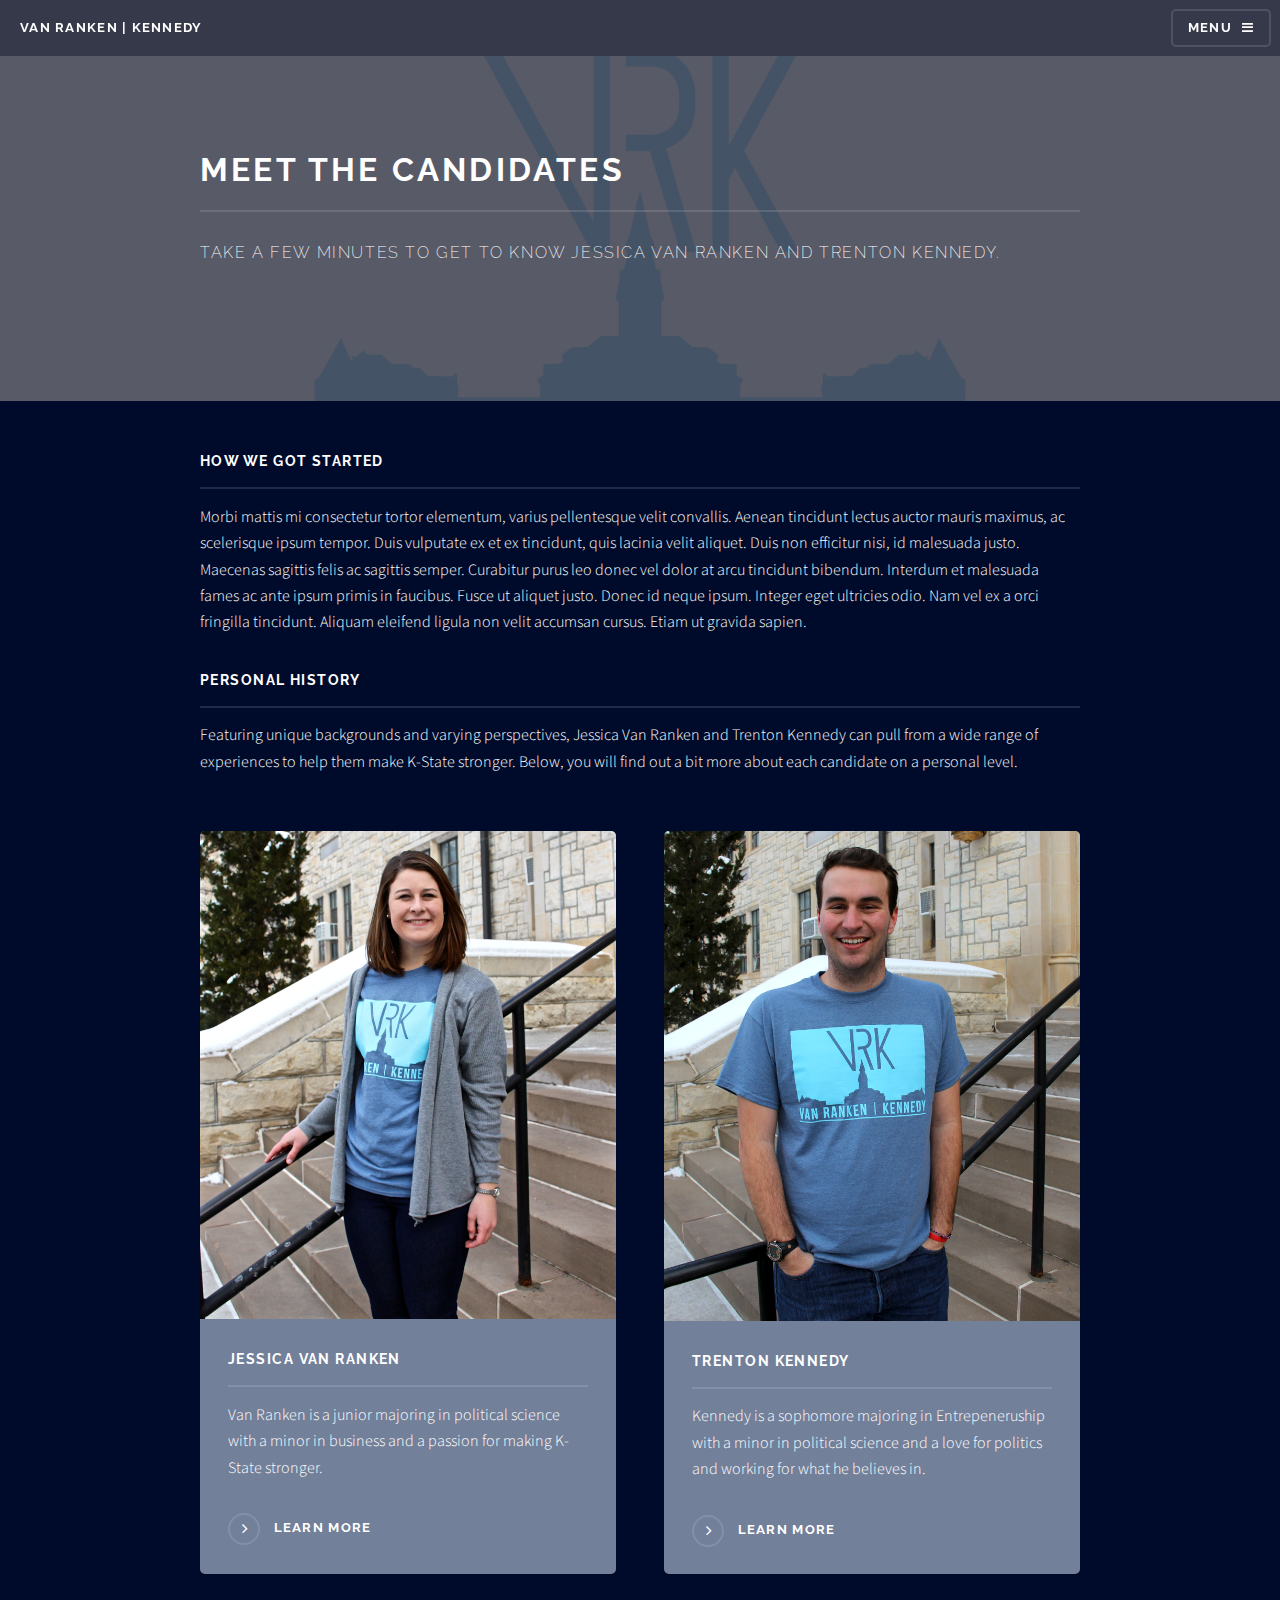
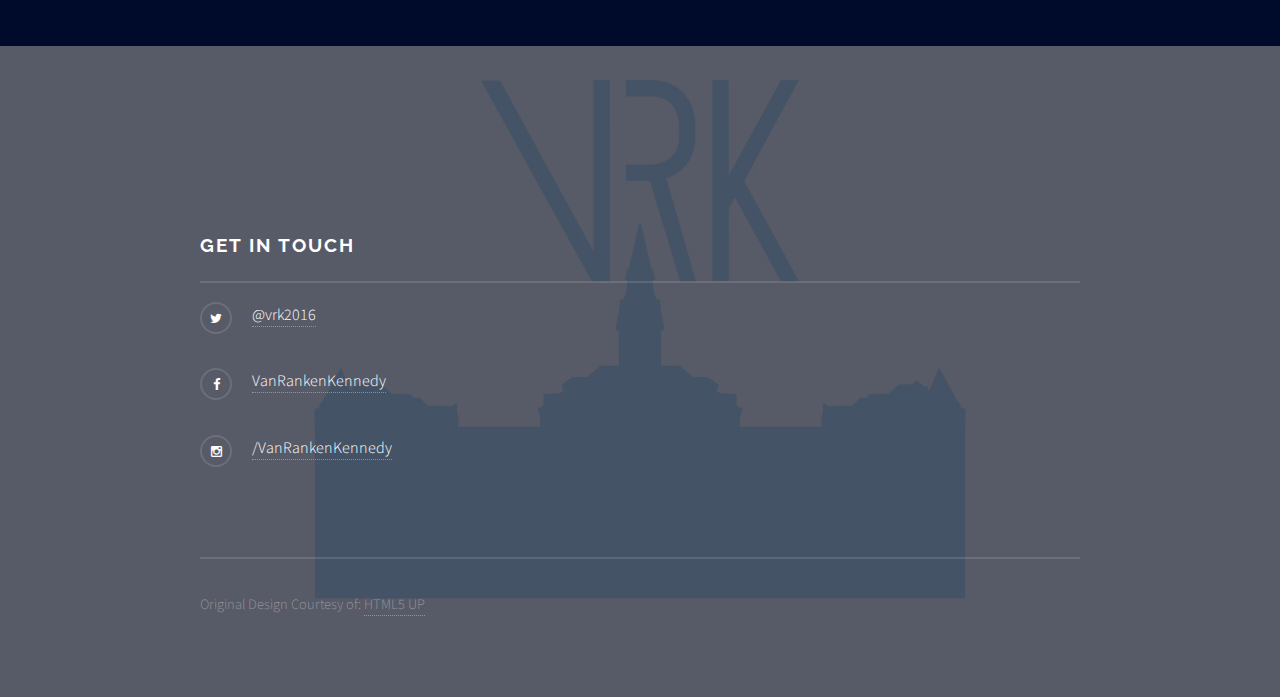
==== commit 96fdcd89: "v1.2" ====
--- a/candidates.html
+++ b/candidates.html
@@ -21,7 +21,7 @@
 
 				<!-- Header -->
 					<header id="header">
-						<h1><a href="home.html">Van Ranken | Kennedy</a></h1>
+						<h1><a href="index.html">Van Ranken | Kennedy</a></h1>
 						<nav>
 							<a href="#menu">Menu</a>
 						</nav>
@@ -32,12 +32,12 @@
 						<div class="inner">
 							<h2>Menu</h2>
 							<ul class="links">
-								<li><a href="home.html">Home</a></li>
+								<li><a href="index.html">Home</a></li>
 								<li><a href="candidates.html">Meet the Candidates</a></li>
 								<li><a href="team.html">Meet the Team</a></li>
 								<li><a href="health.html">Mental Health</a></li>
-								<li><a href="diversity.html">Diversity</li>
-								<li><a href="voting.html">Grassroots Voting Effort</a></li>
+								<li><a href="diversity.html">Diversity</a></li>
+								<li><a href="voting.html">Political Advocacy</a></li>
 							</ul>
 							<a href="#" class="close">Close</a>
 						</div>
@@ -59,22 +59,20 @@
 									<h3 class="major">How We Got Started</h3>
 									<p>Morbi mattis mi consectetur tortor elementum, varius pellentesque velit convallis. Aenean tincidunt lectus auctor mauris maximus, ac scelerisque ipsum tempor. Duis vulputate ex et ex tincidunt, quis lacinia velit aliquet. Duis non efficitur nisi, id malesuada justo. Maecenas sagittis felis ac sagittis semper. Curabitur purus leo donec vel dolor at arcu tincidunt bibendum. Interdum et malesuada fames ac ante ipsum primis in faucibus. Fusce ut aliquet justo. Donec id neque ipsum. Integer eget ultricies odio. Nam vel ex a orci fringilla tincidunt. Aliquam eleifend ligula non velit accumsan cursus. Etiam ut gravida sapien.</p>
 
-									<p>Vestibulum ultrices risus velit, sit amet blandit massa auctor sit amet. Sed eu lectus sem. Phasellus in odio at ipsum porttitor mollis id vel diam. Praesent sit amet posuere risus, eu faucibus lectus. Vivamus ex ligula, tempus pulvinar ipsum in, auctor porta quam. Proin nec commodo, vel scelerisque nisi scelerisque. Suspendisse id quam vel tortor tincidunt suscipit. Nullam auctor orci eu dolor consectetur, interdum ullamcorper ante tincidunt. Mauris felis nec felis elementum varius.</p>
-
 									<h3 class="major">Personal History</h3>
-									<p>Cras mattis ante fermentum, malesuada neque vitae, eleifend erat. Phasellus non pulvinar erat. Fusce tincidunt, nisl eget mattis egestas, purus ipsum consequat orci, sit amet lobortis lorem lacus in tellus. Sed ac elementum arcu. Quisque placerat auctor laoreet.</p>
+									<p>Featuring unique backgrounds and varying perspectives, Jessica Van Ranken and Trenton Kennedy can pull from a wide range of experiences to help them make K-State stronger. Below, you will find out a bit more about each candidate on a personal level.</p>
 
 									<section class="features">
 										<article>
-											<a href="#" class="image"><img src="images/A.jpg" alt="" /></a>
+											<a href="jessica.html" class="image"><img src="images/jessica.png" alt="" /></a>
 											<h3 class="major">Jessica Van Ranken</h3>
-											<p>Lorem ipsum dolor sit amet, consectetur adipiscing vehicula id nulla dignissim dapibus ultrices.</p>
+											<p>Van Ranken is a junior majoring in political science with a minor in business and a passion for making K-State stronger.</p>
 											<a href="jessica.html" class="special">Learn more</a>
 										</article>
 										<article>
-											<a href="#" class="image"><img src="images/B.jpg" alt="" /></a>
+											<a href="trenton.html" class="image"><img src="images/trenton.png" alt="" /></a>
 											<h3 class="major">Trenton Kennedy</h3>
-											<p>Lorem ipsum dolor sit amet, consectetur adipiscing vehicula id nulla dignissim dapibus ultrices.</p>
+											<p>Kennedy is a sophomore majoring in Entrepeneruship with a minor in political science and a love for politics and working for what he believes in.</p>
 											<a href="trenton.html" class="special">Learn more</a>
 										</article>
 									</section>
@@ -89,9 +87,8 @@
 						<div class="inner">
 							<h2 class="major">Get in touch</h2>
 							<ul class="contact">
-								<li class="fa-envelope"><a href="#">VanRankenKennedy@gmail.com</a></li>
-								<li class="fa-twitter"><a href="#">@VanRankenKennedy</a></li>
-								<li class="fa-facebook"><a href="#">VanRankenKennedy/a></li>
+								<li class="fa-twitter"><a href="#">@vrk2016</a></li>
+								<li class="fa-facebook"><a href="#">VanRankenKennedy</a></li>
 								<li class="fa-instagram"><a href="#">/VanRankenKennedy</a></li>
 							</ul>
 							<ul class="copyright">
@@ -99,7 +96,6 @@
 							</ul>
 						</div>
 					</section>
-
 			</div>
 
 		<!-- Scripts -->
--- a/assets/css/main.css
+++ b/assets/css/main.css
@@ -3106,7 +3106,7 @@
 			filter: blur(0);
 			opacity: 1;
 			font-family: Raleway, Helvetica, sans-serif;
-			font-size: 1em;
+			font-size: 1.4em;
 			font-weight: 200;
 			letter-spacing: 0.1em;
 			line-height: 2;
@@ -3435,9 +3435,14 @@
 			.wrapper.spotlight.style4 {
 				background-color: #39477c;
 			}
-
+/*
 				.wrapper.spotlight.style4:before, .wrapper.spotlight.style4:after {
 					background-image: url("data:image/svg+xml;charset=utf8,%3Csvg xmlns='http://www.w3.org/2000/svg' width='100' height='100' viewBox='0 0 100 100' preserveAspectRatio='none'%3E%3Cpolygon points='0,100 100,0 100,100' style='fill:%2339477c;' /%3E%3C/svg%3E");
+*/
+				
+				.wrapper.spotlight.style4:before, .wrapper.spotlight.style4:after {
+					background-image: url("data:image/svg+xml;charset=utf8,%3Csvg xmlns='http://www.w3.org/2000/svg' width='100' height='100' viewBox='0 0 100 100' preserveAspectRatio='none'%3E%3Cpolygon points='0,100 100,0 100,100' style='fill:#B9BFCD;' /%3E%3C/svg%3E");
+				}
 				}
 
 			.wrapper.spotlight.style5 {
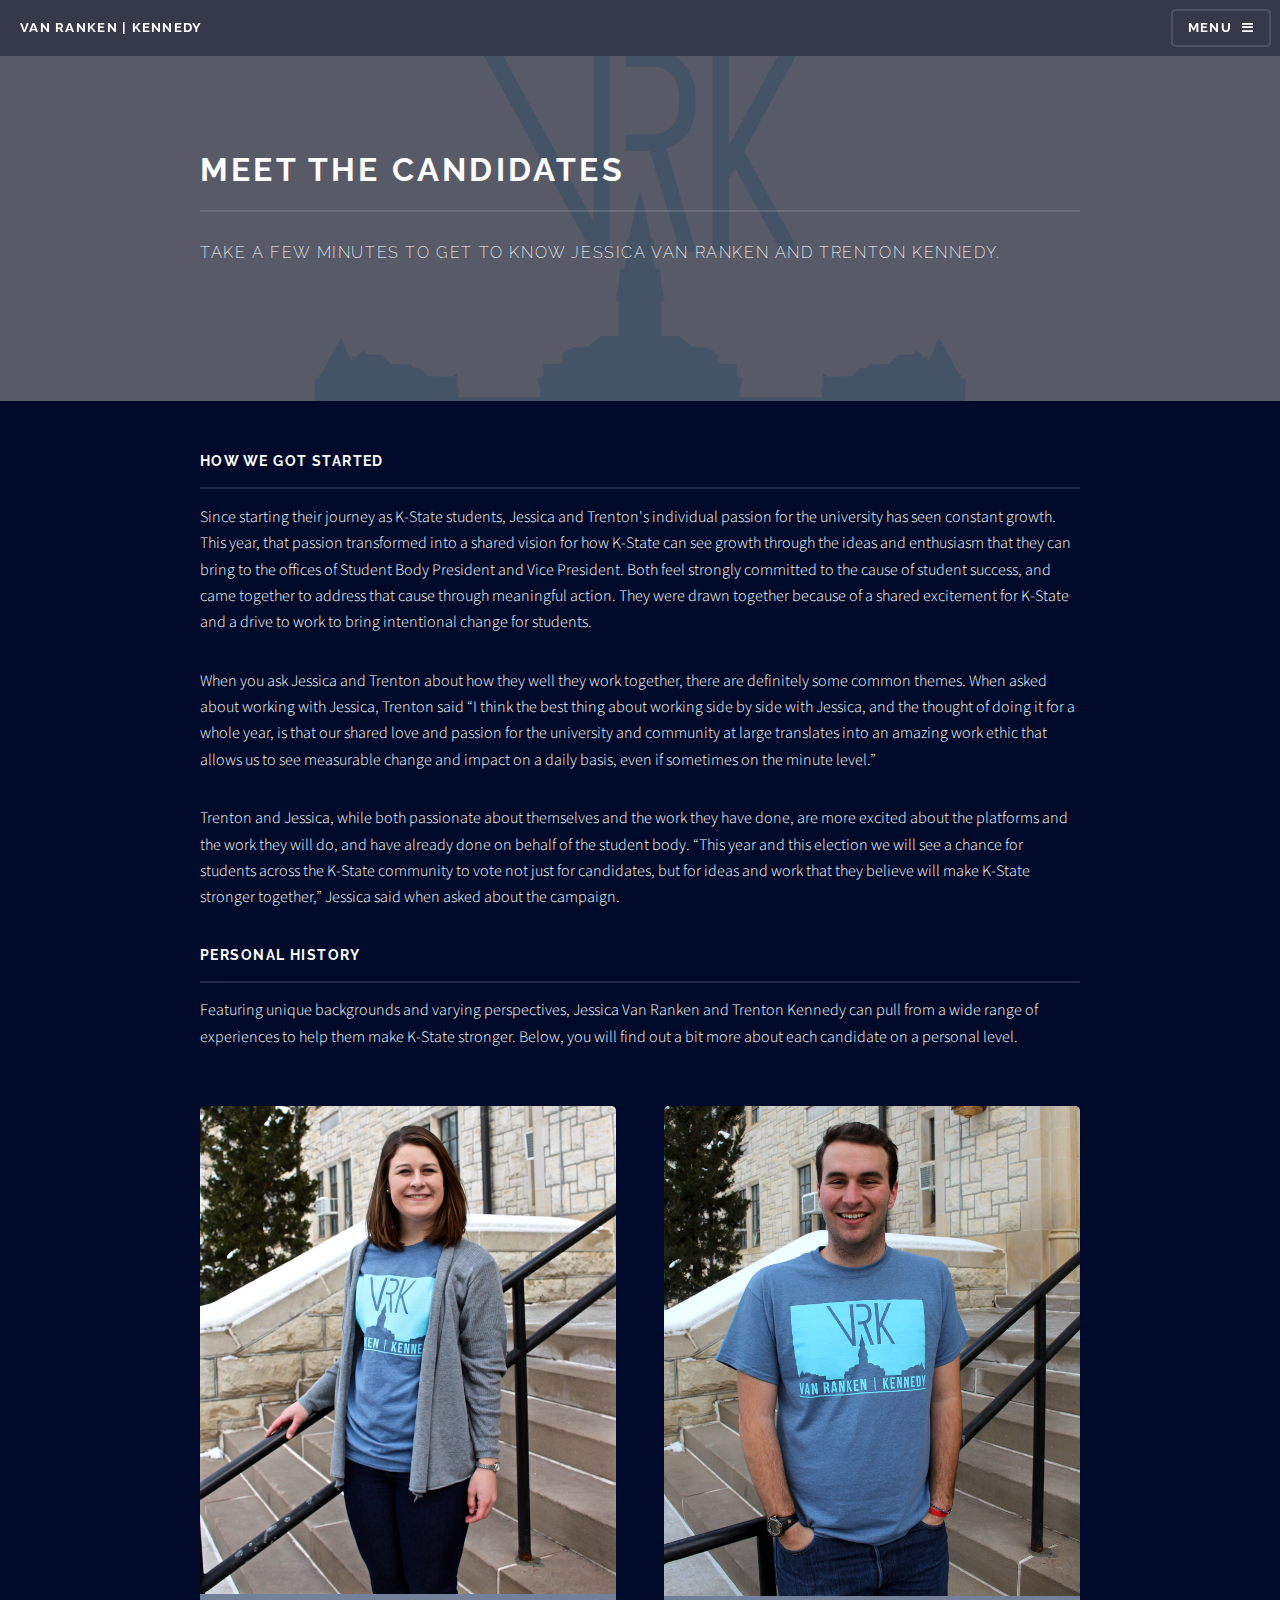
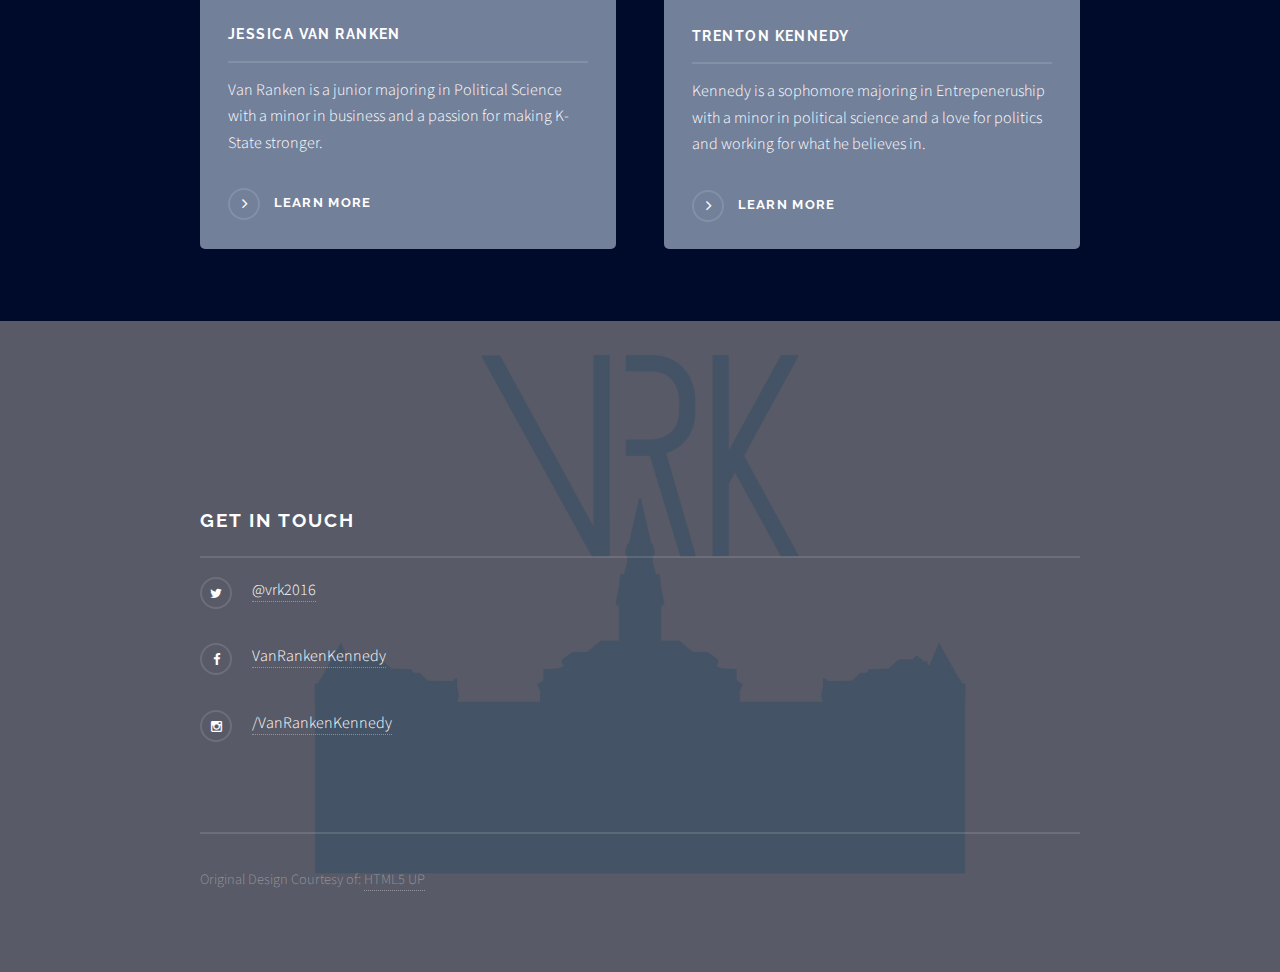
==== commit 00f042aa: "v1.3" ====
--- a/candidates.html
+++ b/candidates.html
@@ -57,7 +57,11 @@
 								<div class="inner">
 
 									<h3 class="major">How We Got Started</h3>
-									<p>Morbi mattis mi consectetur tortor elementum, varius pellentesque velit convallis. Aenean tincidunt lectus auctor mauris maximus, ac scelerisque ipsum tempor. Duis vulputate ex et ex tincidunt, quis lacinia velit aliquet. Duis non efficitur nisi, id malesuada justo. Maecenas sagittis felis ac sagittis semper. Curabitur purus leo donec vel dolor at arcu tincidunt bibendum. Interdum et malesuada fames ac ante ipsum primis in faucibus. Fusce ut aliquet justo. Donec id neque ipsum. Integer eget ultricies odio. Nam vel ex a orci fringilla tincidunt. Aliquam eleifend ligula non velit accumsan cursus. Etiam ut gravida sapien.</p>
+									<p>Since starting their journey as K-State students, Jessica and Trenton's individual passion for the university has seen constant growth. This year, that passion transformed into a shared vision for how K-State can see growth through the ideas and enthusiasm that they can bring to the offices of Student Body President and Vice President. Both feel strongly committed to the cause of student success, and came together to address that cause through meaningful action. They were drawn together because of a shared excitement for K-State and a drive to work to bring intentional change for students. </p>
+
+									<p>When you ask Jessica and Trenton about how they well they work together, there are definitely some common themes. When asked about working with Jessica, Trenton said “I think the best thing about working side by side with Jessica, and the thought of doing it for a whole year, is that our shared love and passion for the university and community at large translates into an amazing work ethic that allows us to see measurable change and impact on a daily basis, even if sometimes on the minute level.”</p>
+
+									<p>Trenton and Jessica, while both passionate about themselves and the work they have done, are more excited about the platforms and the work they will do, and have already done on behalf of the student body. “This year and this election we will see a chance for students across the K-State community to vote not just for candidates, but for ideas and work that they believe will make K-State stronger together,” Jessica said when asked about the campaign. </p>
 
 									<h3 class="major">Personal History</h3>
 									<p>Featuring unique backgrounds and varying perspectives, Jessica Van Ranken and Trenton Kennedy can pull from a wide range of experiences to help them make K-State stronger. Below, you will find out a bit more about each candidate on a personal level.</p>
@@ -66,7 +70,7 @@
 										<article>
 											<a href="jessica.html" class="image"><img src="images/jessica.png" alt="" /></a>
 											<h3 class="major">Jessica Van Ranken</h3>
-											<p>Van Ranken is a junior majoring in political science with a minor in business and a passion for making K-State stronger.</p>
+											<p>Van Ranken is a junior majoring in Political Science with a minor in business and a passion for making K-State stronger.</p>
 											<a href="jessica.html" class="special">Learn more</a>
 										</article>
 										<article>
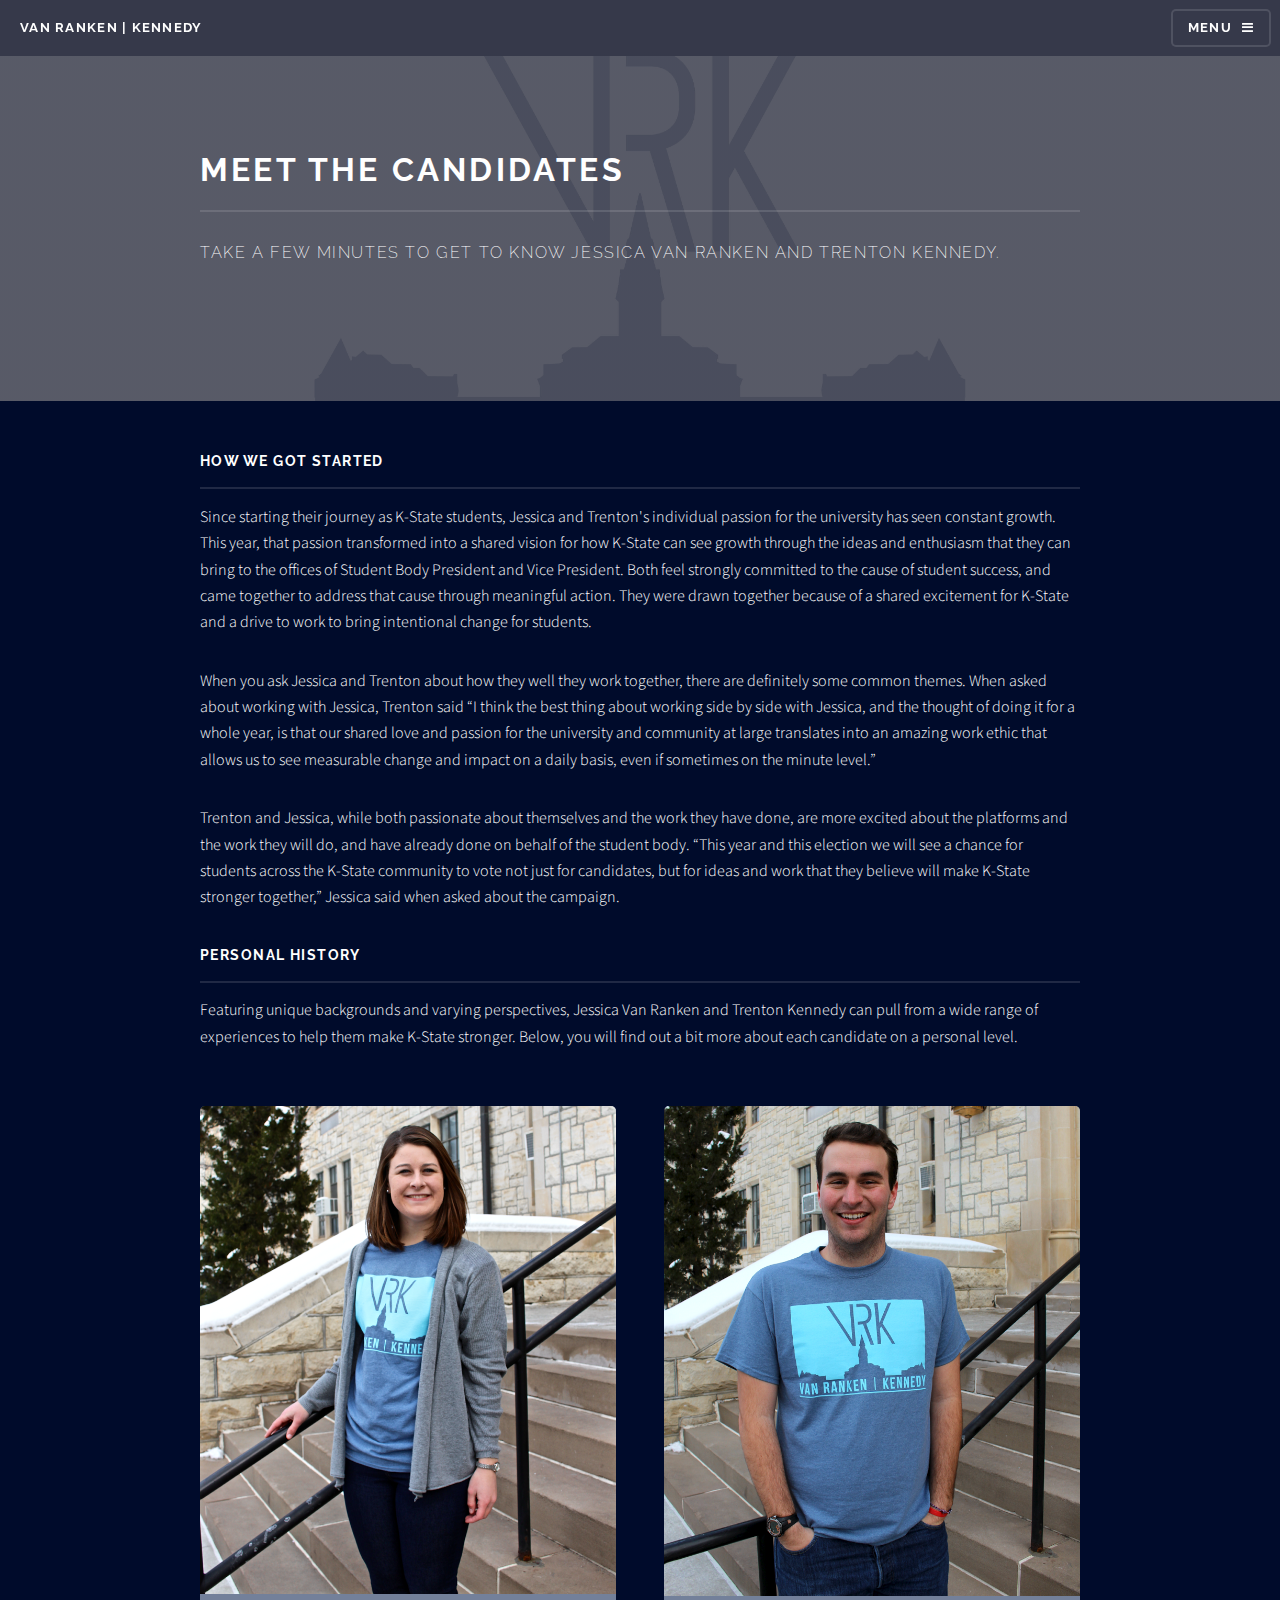
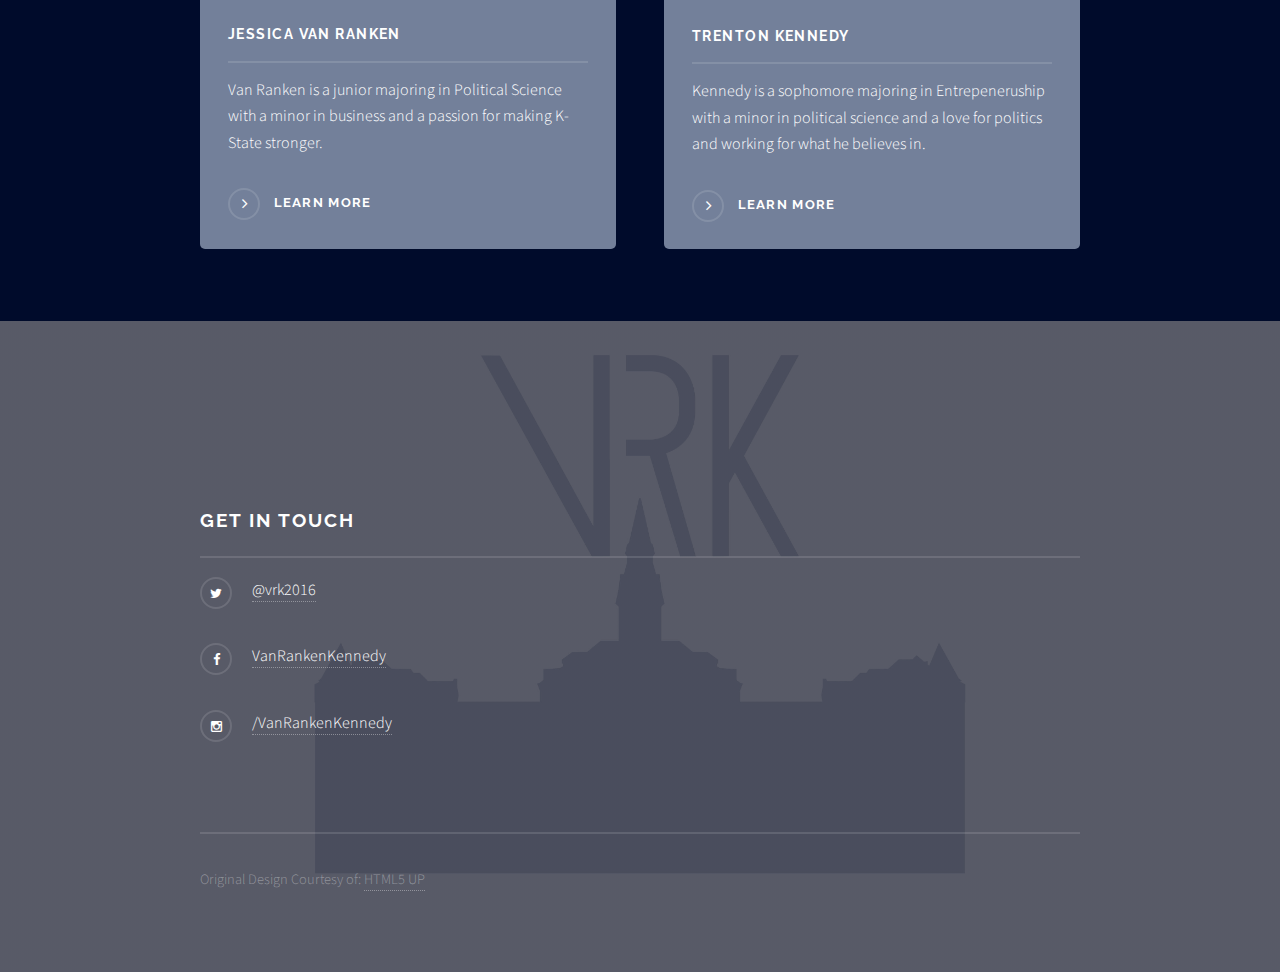
==== commit 4d1dce36: "Social media and menu updates" ====
--- a/candidates.html
+++ b/candidates.html
@@ -35,7 +35,7 @@
 								<li><a href="index.html">Home</a></li>
 								<li><a href="candidates.html">Meet the Candidates</a></li>
 								<li><a href="team.html">Meet the Team</a></li>
-								<li><a href="health.html">Mental Health</a></li>
+								<li><a href="health.html">Mental Wellness</a></li>
 								<li><a href="diversity.html">Diversity</a></li>
 								<li><a href="voting.html">Political Advocacy</a></li>
 							</ul>
@@ -91,9 +91,9 @@
 						<div class="inner">
 							<h2 class="major">Get in touch</h2>
 							<ul class="contact">
-								<li class="fa-twitter"><a href="#">@vrk2016</a></li>
-								<li class="fa-facebook"><a href="#">VanRankenKennedy</a></li>
-								<li class="fa-instagram"><a href="#">/VanRankenKennedy</a></li>
+								<li class="fa-twitter"><a href="https://twitter.com/VRK2016">@vrk2016</a></li>
+								<li class="fa-facebook"><a href="https://www.facebook.com/vanrankenkennedy">VanRankenKennedy</a></li>
+								<li class="fa-instagram"><a href="https://www.instagram.com/vanrankenkennedy">/VanRankenKennedy</a></li>
 							</ul>
 							<ul class="copyright">
 								<li>Original Design Courtesy of: <a href="http://html5up.net">HTML5 UP</a></li>
